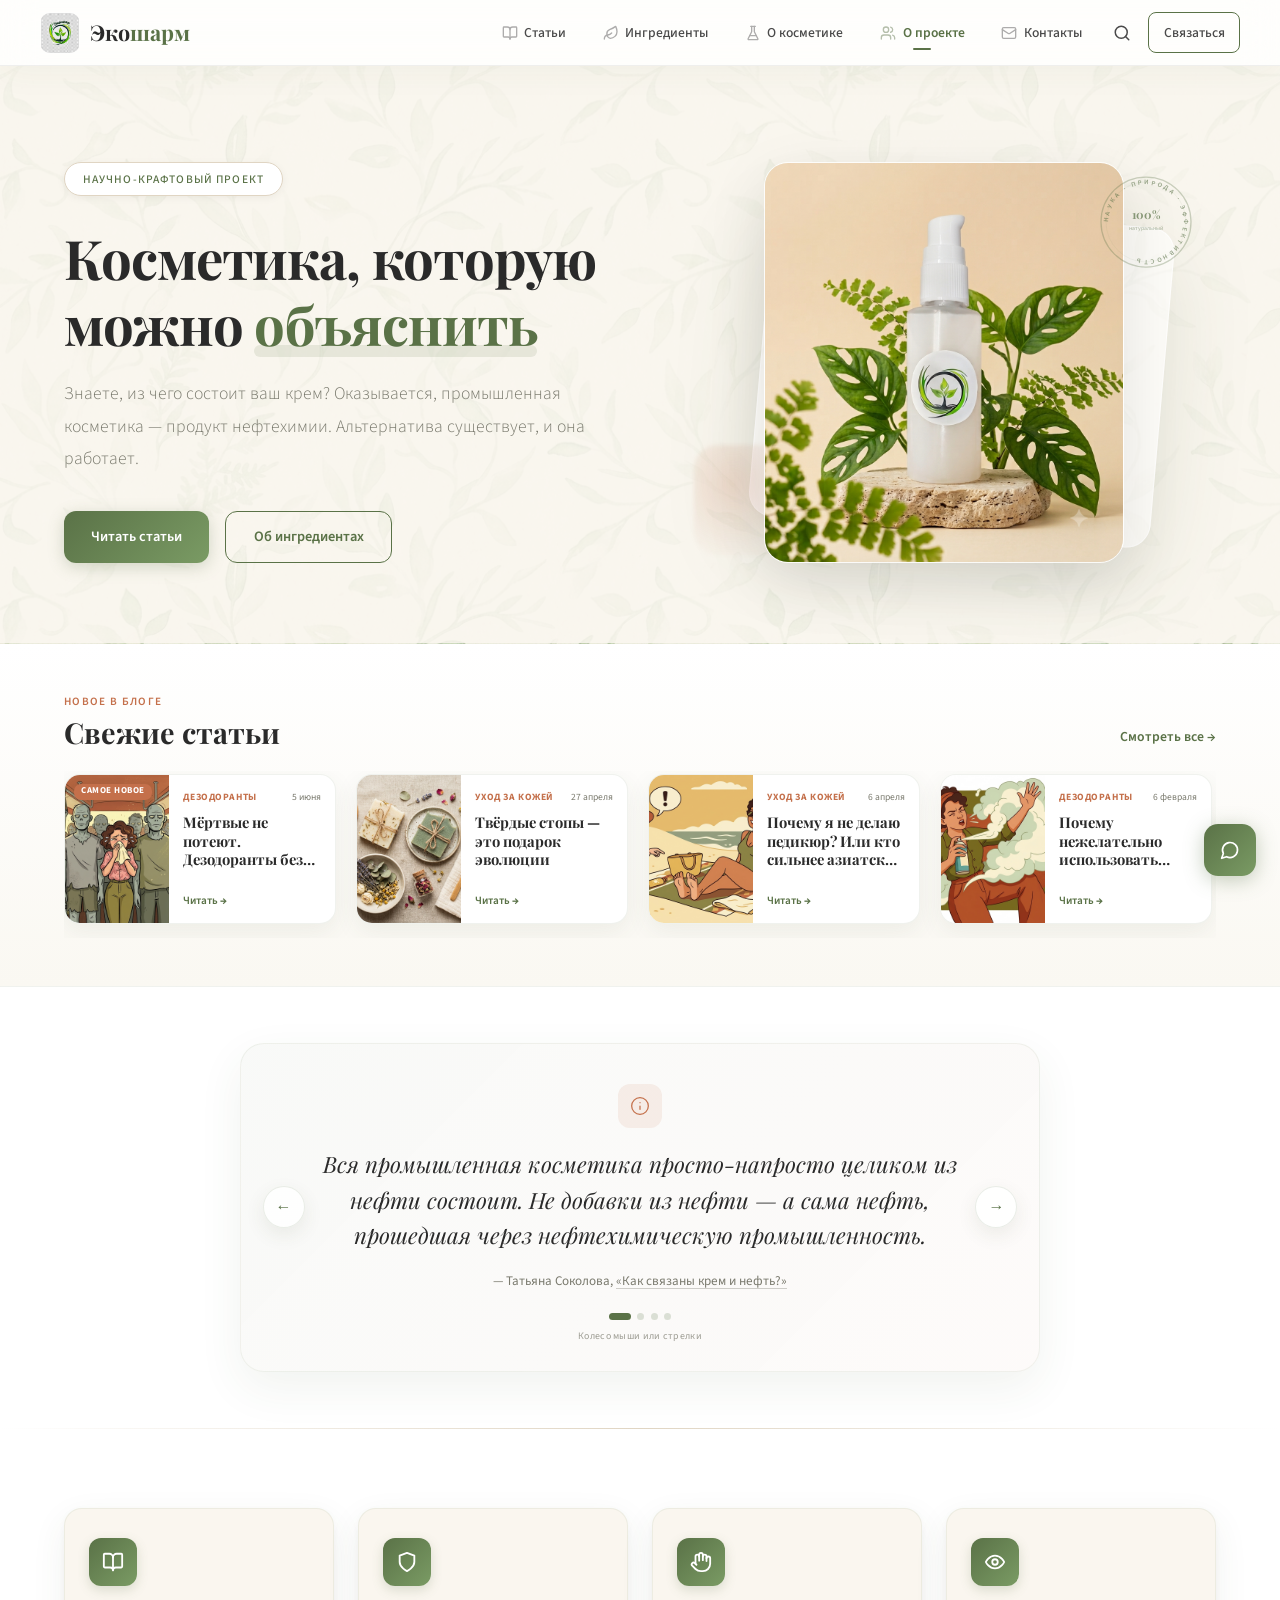
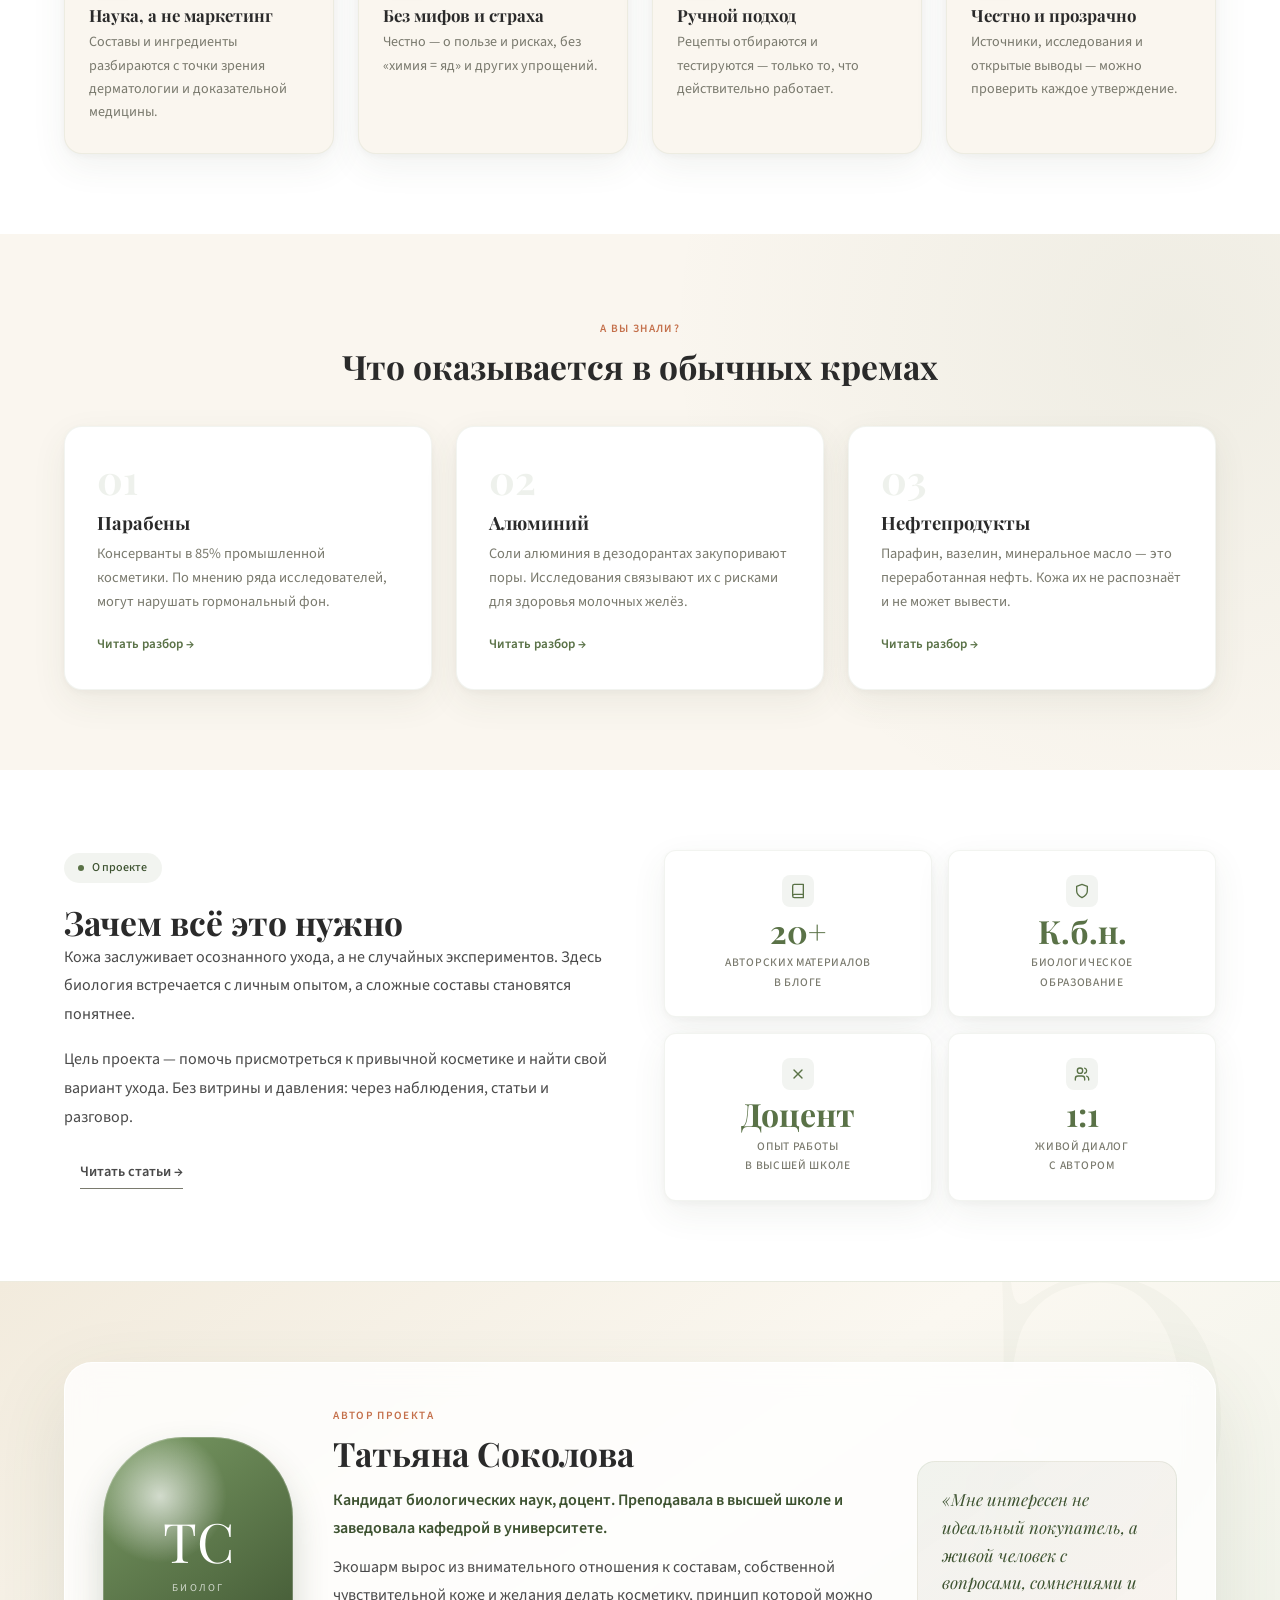
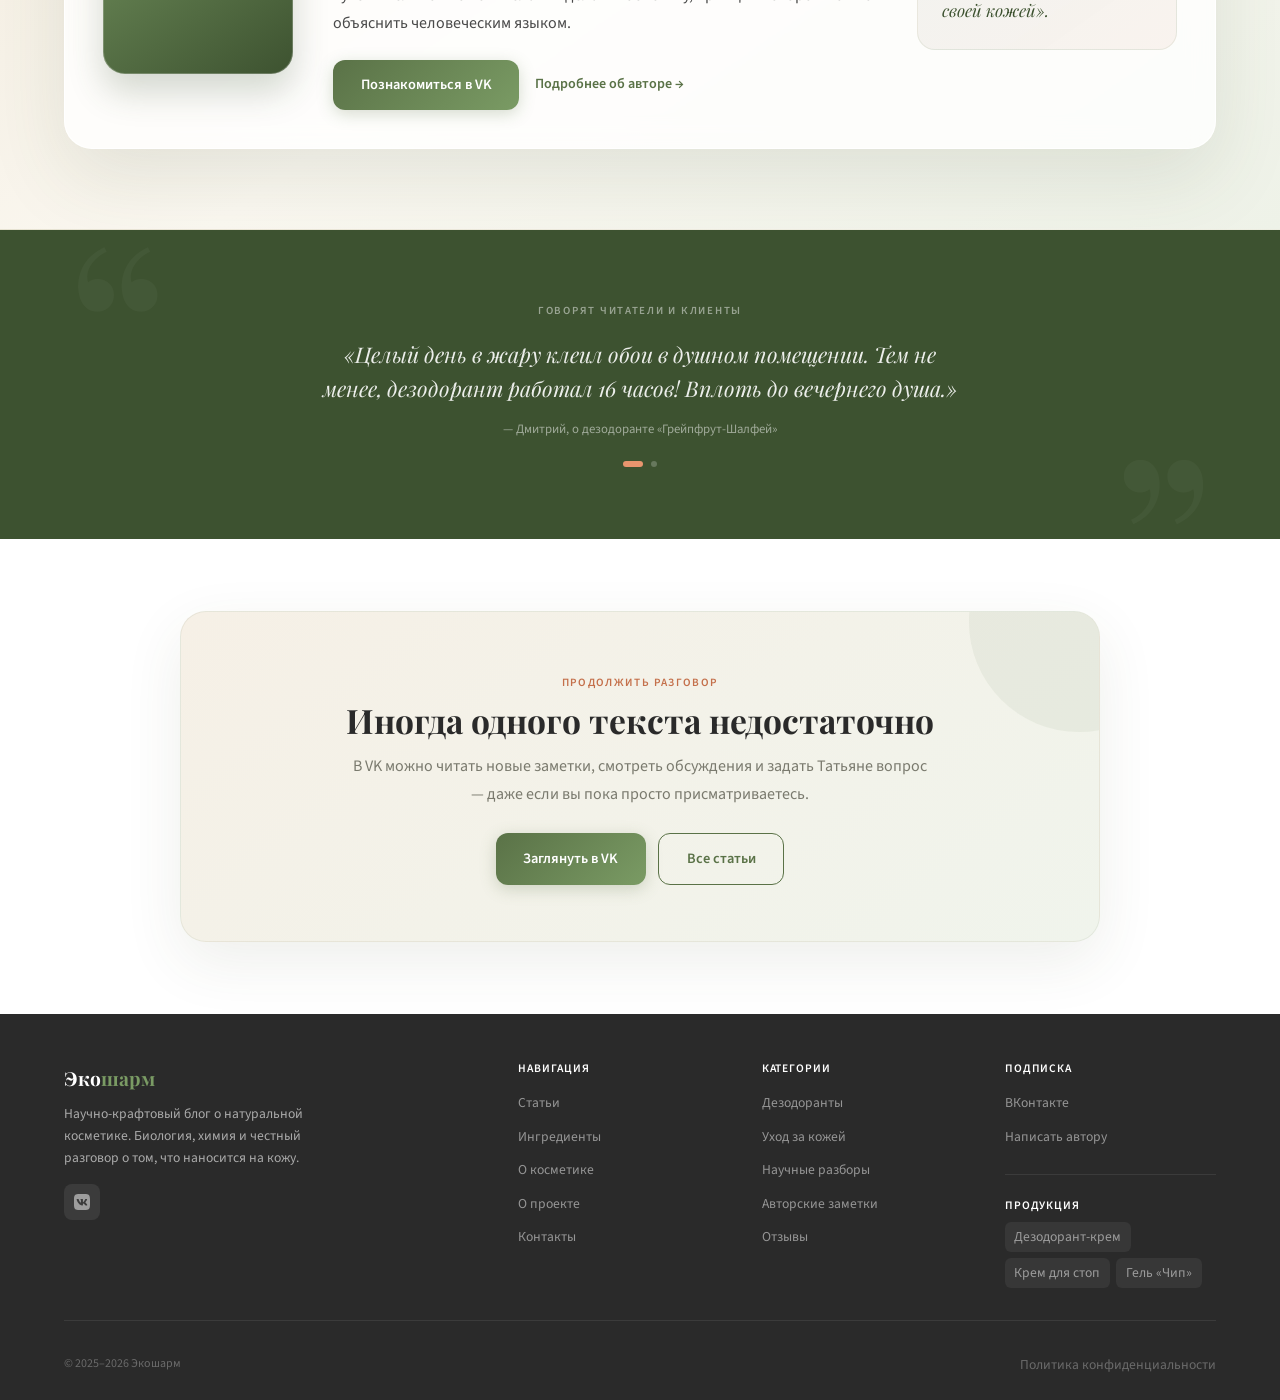
==== index.html @ a515c119 "Prepare Ecosharm site for GitHub Pages" ====
<!DOCTYPE html>
<html lang="ru">
<head>
  <meta charset="UTF-8">
  <meta name="viewport" content="width=device-width, initial-scale=1.0">
  <title>Экошарм — натуральная косметика, основанная на биологии</title>
  <meta name="description" content="Научно-крафтовый блог о натуральной косметике. Биология, химия и честный разговор о том, что мы наносим на кожу.">
  <link rel="preconnect" href="https://fonts.googleapis.com">
  <link rel="preconnect" href="https://fonts.gstatic.com" crossorigin>
  <link href="https://fonts.googleapis.com/css2?family=Playfair+Display:ital,wght@0,400;0,600;0,700;1,400&family=Source+Sans+3:wght@300;400;500;600;700&display=swap" rel="stylesheet">
  <link rel="stylesheet" href="css/style.css">
</head>
<body>

<!-- HEADER -->
<header class="header" id="header">
  <div class="container header__inner">
    <a href="index.html" class="logo">
      <img src="logo.png" alt="Экошарм" class="logo__img">
      <div class="logo__text">Эко<span>шарм</span></div>
    </a>
    <nav>
      <ul class="nav" id="navLinks">
        <li>
          <a href="blog.html">
            <svg width="15" height="15" viewBox="0 0 24 24" fill="none" stroke="currentColor" stroke-width="2" stroke-linecap="round" stroke-linejoin="round"><path d="M12 7v14"/><path d="M3 18a1 1 0 0 1-1-1V4a1 1 0 0 1 1-1h5a4 4 0 0 1 4 4 4 4 0 0 1 4-4h5a1 1 0 0 1 1 1v13a1 1 0 0 1-1 1h-6a3 3 0 0 0-3 3 3 3 0 0 0-3-3z"/></svg>
            Статьи
          </a>
        </li>
        <li>
          <a href="blog.html">
            <svg width="15" height="15" viewBox="0 0 24 24" fill="none" stroke="currentColor" stroke-width="2" stroke-linecap="round" stroke-linejoin="round"><path d="M11 20A7 7 0 0 1 9.8 6.9C15.5 4.9 17 3.5 19 2c1 2 2 4.5 2 8 0 5.5-4.78 10-10 10Z"/><path d="M2 21c0-3 1.85-5.36 5.08-6C9.5 14.52 12 13 13 12"/></svg>
            Ингредиенты
          </a>
        </li>
        <li>
          <a href="blog.html">
            <svg width="15" height="15" viewBox="0 0 24 24" fill="none" stroke="currentColor" stroke-width="2" stroke-linecap="round" stroke-linejoin="round"><path d="M10 2v7.527a2 2 0 0 1-.211.896L4.72 20.55a1 1 0 0 0 .9 1.45h12.76a1 1 0 0 0 .9-1.45l-5.069-10.127A2 2 0 0 1 14 9.527V2"/><path d="M8.5 2h7"/><path d="M7 16h10"/></svg>
            О косметике
          </a>
        </li>
        <li>
          <a href="index.html" class="active">
            <svg width="15" height="15" viewBox="0 0 24 24" fill="none" stroke="currentColor" stroke-width="2" stroke-linecap="round" stroke-linejoin="round"><path d="M16 21v-2a4 4 0 0 0-4-4H6a4 4 0 0 0-4 4v2"/><circle cx="9" cy="7" r="4"/><path d="M22 21v-2a4 4 0 0 0-3-3.87"/><path d="M16 3.13a4 4 0 0 1 0 7.75"/></svg>
            О проекте
          </a>
        </li>
        <li>
          <a href="contact.html">
            <svg width="15" height="15" viewBox="0 0 24 24" fill="none" stroke="currentColor" stroke-width="2" stroke-linecap="round" stroke-linejoin="round"><rect width="20" height="16" x="2" y="4" rx="2"/><path d="m22 7-8.97 5.7a1.94 1.94 0 0 1-2.06 0L2 7"/></svg>
            Контакты
          </a>
        </li>
        <li>
          <button class="nav__search" id="searchBtn" aria-label="Поиск">
            <svg viewBox="0 0 24 24" fill="none" stroke="currentColor" stroke-width="2" stroke-linecap="round" stroke-linejoin="round"><circle cx="11" cy="11" r="8"/><path d="m21 21-4.3-4.3"/></svg>
          </button>
        </li>
        <li>
          <a href="contact.html" class="nav__subscribe">Связаться</a>
        </li>
      </ul>
    </nav>
    <button class="burger" id="burger" aria-label="Меню"><span></span><span></span><span></span></button>
  </div>
</header>

<!-- SEARCH OVERLAY -->
<div class="search-overlay" id="searchOverlay">
  <div class="search-box">
    <div class="search-input-wrap">
      <svg viewBox="0 0 24 24" fill="none" stroke="currentColor" stroke-width="2" stroke-linecap="round" stroke-linejoin="round"><circle cx="11" cy="11" r="8"/><path d="m21 21-4.3-4.3"/></svg>
      <input type="text" class="search-input" id="searchInput" placeholder="Поиск по статьям...">
      <button class="search-close" id="searchClose">
        <svg viewBox="0 0 24 24" fill="none" stroke="currentColor" stroke-width="2" stroke-linecap="round" stroke-linejoin="round"><path d="M18 6 6 18"/><path d="m6 6 12 12"/></svg>
      </button>
    </div>
    <div class="search-results" id="searchResults"></div>
  </div>
</div>

<!-- HERO -->
<section class="hero">
  <div class="container">
    <div class="hero__grid">
      <div class="hero__content reveal">
        <div class="hero__badge">Научно-крафтовый проект</div>
        <h1>Косметика, которую можно <em>объяснить</em></h1>
        <p class="hero__sub">Знаете, из чего состоит ваш крем? Оказывается, промышленная косметика — продукт нефтехимии. Альтернатива существует, и она работает.</p>
        <div class="hero__actions">
          <a href="blog.html" class="btn btn--primary">Читать статьи</a>
          <a href="blog.html" class="btn btn--outline">Об ингредиентах</a>
        </div>
      </div>
      <div class="hero__visual reveal">
        <div class="hero__visual-bg"></div>
        <img src="Фото к статьям/product_hero.png" alt="Натуральная косметика Экошарм" class="hero__product-img" loading="lazy">
        <div class="hero__stamp">
          <svg viewBox="0 0 120 120">
            <defs>
              <path id="circlePath" d="M60 60 m-45 0 a45 45 0 1 1 90 0 a45 45 0 1 1 -90 0"/>
            </defs>
            <circle cx="60" cy="60" r="54" fill="none" stroke="rgba(90,114,71,0.3)" stroke-width="1.5"/>
            <circle cx="60" cy="60" r="48" fill="none" stroke="rgba(90,114,71,0.15)" stroke-width="0.5"/>
            <text fill="rgba(90,114,71,0.6)" font-size="8" font-family="Source Sans 3, sans-serif" font-weight="600" letter-spacing="3">
              <textPath href="#circlePath">НАУКА · ПРИРОДА · ЭФФЕКТИВНОСТЬ</textPath>
            </text>
            <text x="60" y="56" text-anchor="middle" fill="rgba(90,114,71,0.7)" font-family="Playfair Display, serif" font-size="14" font-weight="700">100%</text>
            <text x="60" y="70" text-anchor="middle" fill="rgba(90,114,71,0.5)" font-size="7" font-family="Source Sans 3, sans-serif">натуральный</text>
          </svg>
        </div>
      </div>
    </div>
  </div>
</section>

<!-- LATEST ARTICLES — compact high-priority preview -->
<section class="latest-strip" id="latestArticles" aria-labelledby="latestTitle">
  <div class="container">
    <div class="latest-strip__head">
      <div>
        <span class="section-label">Новое в блоге</span>
        <h2 id="latestTitle">Свежие статьи</h2>
      </div>
      <a href="blog.html" class="latest-strip__all">Смотреть все <span>&rarr;</span></a>
    </div>
    <div class="latest-strip__viewport">
      <div class="latest-strip__track" id="blogPreview"></div>
    </div>
    <div class="latest-strip__mobile-hint">Листайте карточки в сторону</div>
  </div>
</section>

<!-- HOOK — shocking fact -->
<section class="hook section--white">
  <div class="container">
    <div class="hook__inner reveal" id="insightCarousel" tabindex="0" aria-roledescription="карусель" aria-label="Цитаты из статей Татьяны Соколовой">
      <button class="hook__nav hook__nav--prev" id="insightPrev" type="button" aria-label="Предыдущая цитата">&larr;</button>
      <button class="hook__nav hook__nav--next" id="insightNext" type="button" aria-label="Следующая цитата">&rarr;</button>
      <div class="hook__icon">
        <svg viewBox="0 0 24 24" fill="none" stroke="currentColor" stroke-width="1.5" stroke-linecap="round" stroke-linejoin="round"><circle cx="12" cy="12" r="10"/><path d="M12 16v-4"/><path d="M12 8h.01"/></svg>
      </div>
      <div class="hook__slide" id="insightSlide">
        <blockquote class="hook__text" id="insightText">Вся промышленная косметика просто-напросто целиком из нефти состоит. Не добавки из нефти — а сама нефть, прошедшая через нефтехимическую промышленность.</blockquote>
        <div class="hook__source">— Татьяна Соколова, <a id="insightSource" href="article.html?id=cream-and-oil">«Как связаны крем и нефть?»</a></div>
      </div>
      <div class="hook__footer">
        <div class="hook__dots" id="insightDots" aria-label="Выбор цитаты"></div>
        <span class="hook__hint">Колесо мыши или стрелки</span>
      </div>
    </div>
  </div>
</section>

<!-- FEATURES -->
<section class="features">
  <div class="container">
    <div class="features__grid">
      <a href="blog.html" class="feature reveal">
        <div class="feature__icon">
          <svg viewBox="0 0 24 24" fill="none" stroke="currentColor" stroke-width="2" stroke-linecap="round" stroke-linejoin="round"><path d="M12 7v14"/><path d="M3 18a1 1 0 0 1-1-1V4a1 1 0 0 1 1-1h5a4 4 0 0 1 4 4 4 4 0 0 1 4-4h5a1 1 0 0 1 1 1v13a1 1 0 0 1-1 1h-6a3 3 0 0 0-3 3 3 3 0 0 0-3-3z"/></svg>
        </div>
        <h3>Наука, а не маркетинг</h3>
        <p>Составы и ингредиенты разбираются с точки зрения дерматологии и доказательной медицины.</p>
      </a>
      <a href="blog.html" class="feature reveal">
        <div class="feature__icon">
          <svg viewBox="0 0 24 24" fill="none" stroke="currentColor" stroke-width="2" stroke-linecap="round" stroke-linejoin="round"><path d="M12 22s8-4 8-10V5l-8-3-8 3v7c0 6 8 10 8 10"/></svg>
        </div>
        <h3>Без мифов и страха</h3>
        <p>Честно — о пользе и рисках, без «химия = яд» и других упрощений.</p>
      </a>
      <a href="blog.html" class="feature reveal">
        <div class="feature__icon">
          <svg viewBox="0 0 24 24" fill="none" stroke="currentColor" stroke-width="2" stroke-linecap="round" stroke-linejoin="round"><path d="M18 11V6a2 2 0 0 0-2-2a2 2 0 0 0-2 2"/><path d="M14 10V4a2 2 0 0 0-2-2a2 2 0 0 0-2 2v2"/><path d="M10 10.5V6a2 2 0 0 0-2-2a2 2 0 0 0-2 2v8"/><path d="M18 8a2 2 0 1 1 4 0v6a8 8 0 0 1-8 8h-2c-2.8 0-4.5-.86-5.99-2.34l-3.6-3.6a2 2 0 0 1 2.83-2.82L7 15"/></svg>
        </div>
        <h3>Ручной подход</h3>
        <p>Рецепты отбираются и тестируются — только то, что действительно работает.</p>
      </a>
      <a href="blog.html" class="feature reveal">
        <div class="feature__icon">
          <svg viewBox="0 0 24 24" fill="none" stroke="currentColor" stroke-width="2" stroke-linecap="round" stroke-linejoin="round"><path d="M2 12s3-7 10-7 10 7 10 7-3 7-10 7-10-7-10-7Z"/><circle cx="12" cy="12" r="3"/></svg>
        </div>
        <h3>Честно и прозрачно</h3>
        <p>Источники, исследования и открытые выводы — можно проверить каждое утверждение.</p>
      </a>
    </div>
  </div>
</section>

<!-- PROBLEMS — what you might be putting on your skin -->
<section class="problems section">
  <div class="container">
    <div class="section-header reveal">
      <span class="section-label">А вы знали?</span>
      <h2>Что оказывается в обычных кремах</h2>
    </div>
    <div class="problems__grid">
      <div class="problem-card reveal">
        <div class="problem-card__num">01</div>
        <h3>Парабены</h3>
        <p>Консерванты в 85% промышленной косметики. По мнению ряда исследователей, могут нарушать гормональный фон.</p>
        <a href="article.html?id=cream-and-oil" class="problem-card__link">Читать разбор &rarr;</a>
      </div>
      <div class="problem-card reveal">
        <div class="problem-card__num">02</div>
        <h3>Алюминий</h3>
        <p>Соли алюминия в дезодорантах закупоривают поры. Исследования связывают их с рисками для здоровья молочных желёз.</p>
        <a href="article.html?id=three-oncologists" class="problem-card__link">Читать разбор &rarr;</a>
      </div>
      <div class="problem-card reveal">
        <div class="problem-card__num">03</div>
        <h3>Нефтепродукты</h3>
        <p>Парафин, вазелин, минеральное масло — это переработанная нефть. Кожа их не распознаёт и не может вывести.</p>
        <a href="article.html?id=what-to-replace-first" class="problem-card__link">Читать разбор &rarr;</a>
      </div>
    </div>
  </div>
</section>

<!-- ABOUT -->
<section class="about section--white">
  <div class="container">
    <div class="about__grid">
      <div class="about__text reveal">
        <div class="about__label">О проекте</div>
        <h2>Зачем всё это нужно</h2>
        <p>Кожа заслуживает осознанного ухода, а не случайных экспериментов. Здесь биология встречается с личным опытом, а сложные составы становятся понятнее.</p>
        <p>Цель проекта — помочь присмотреться к привычной косметике и найти свой вариант ухода. Без витрины и давления: через наблюдения, статьи и разговор.</p>
        <a href="blog.html" class="btn btn--ghost">Читать статьи &rarr;</a>
      </div>
      <div class="reveal">
        <div class="stats">
          <div class="stat">
            <div class="stat__icon">
              <svg viewBox="0 0 24 24" fill="none" stroke="currentColor" stroke-width="2" stroke-linecap="round" stroke-linejoin="round"><path d="M4 19.5v-15A2.5 2.5 0 0 1 6.5 2H20v20H6.5a2.5 2.5 0 0 1 0-5H20"/></svg>
            </div>
            <div class="stat__num">20+</div>
            <div class="stat__label">авторских материалов<br>в блоге</div>
          </div>
          <div class="stat">
            <div class="stat__icon">
              <svg viewBox="0 0 24 24" fill="none" stroke="currentColor" stroke-width="2" stroke-linecap="round" stroke-linejoin="round"><path d="M12 22s8-4 8-10V5l-8-3-8 3v7c0 6 8 10 8 10"/></svg>
            </div>
            <div class="stat__num">К.б.н.</div>
            <div class="stat__label">биологическое<br>образование</div>
          </div>
          <div class="stat">
            <div class="stat__icon">
              <svg viewBox="0 0 24 24" fill="none" stroke="currentColor" stroke-width="2" stroke-linecap="round" stroke-linejoin="round"><line x1="18" x2="6" y1="6" y2="18"/><line x1="6" x2="18" y1="6" y2="18"/></svg>
            </div>
            <div class="stat__num">Доцент</div>
            <div class="stat__label">опыт работы<br>в высшей школе</div>
          </div>
          <div class="stat">
            <div class="stat__icon">
              <svg viewBox="0 0 24 24" fill="none" stroke="currentColor" stroke-width="2" stroke-linecap="round" stroke-linejoin="round"><path d="M16 21v-2a4 4 0 0 0-4-4H6a4 4 0 0 0-4 4v2"/><circle cx="9" cy="7" r="4"/><path d="M22 21v-2a4 4 0 0 0-3-3.87"/><path d="M16 3.13a4 4 0 0 1 0 7.75"/></svg>
            </div>
            <div class="stat__num">1:1</div>
            <div class="stat__label">живой диалог<br>с автором</div>
          </div>
        </div>
      </div>
    </div>
  </div>
</section>

<!-- AUTHOR -->
<section class="author-section">
  <div class="container">
    <div class="author-card reveal">
      <div class="author-card__portrait" aria-hidden="true">
        <span>ТС</span>
        <small>биолог</small>
      </div>
      <div class="author-card__content">
        <span class="section-label">Автор проекта</span>
        <h2>Татьяна Соколова</h2>
        <p class="author-card__lead">Кандидат биологических наук, доцент. Преподавала в высшей школе и заведовала кафедрой в университете.</p>
        <p>Экошарм вырос из внимательного отношения к составам, собственной чувствительной коже и желания делать косметику, принцип которой можно объяснить человеческим языком.</p>
        <div class="author-card__actions">
          <a href="https://vk.com/pautinkainfo" target="_blank" rel="noopener noreferrer" class="btn btn--primary">Познакомиться в VK</a>
          <a href="contact.html" class="author-card__link">Подробнее об авторе <span>&rarr;</span></a>
        </div>
      </div>
      <div class="author-card__note">«Мне интересен не идеальный покупатель, а живой человек с вопросами, сомнениями и своей кожей».</div>
    </div>
  </div>
</section>

<!-- TESTIMONIAL -->
<section class="testimonial reveal" aria-live="polite">
  <div class="container">
    <div class="testimonial__eyebrow">Говорят читатели и клиенты</div>
    <blockquote id="rotatingQuote">«Целый день в жару клеил обои в душном помещении. Тем не менее, дезодорант работал 16 часов! Вплоть до вечернего душа.»</blockquote>
    <cite id="rotatingQuoteAuthor">— Дмитрий, о дезодоранте «Грейпфрут-Шалфей»</cite>
    <div class="testimonial__dots" id="quoteDots" aria-hidden="true"></div>
  </div>
</section>

<!-- CTA -->
<section class="soft-cta">
  <div class="container" style="text-align:center;">
    <div class="soft-cta__panel reveal">
      <span class="section-label">Продолжить разговор</span>
      <h2>Иногда одного текста недостаточно</h2>
      <p>В VK можно читать новые заметки, смотреть обсуждения и задать Татьяне вопрос — даже если вы пока просто присматриваетесь.</p>
      <div style="display:flex;gap:0.8rem;justify-content:center;flex-wrap:wrap;">
        <a href="https://vk.com/pautinkainfo" target="_blank" rel="noopener noreferrer" class="btn btn--primary">Заглянуть в VK</a>
        <a href="blog.html" class="btn btn--outline">Все статьи</a>
      </div>
    </div>
  </div>
</section>

<!-- FOOTER -->
<footer class="footer">
  <div class="container">
    <div class="footer__grid">
      <div class="footer__brand">
        <div class="logo__text" style="color:white;font-size:1.2rem;">Эко<span style="color:var(--olive-light);">шарм</span></div>
        <p>Научно-крафтовый блог о натуральной косметике. Биология, химия и честный разговор о том, что наносится на кожу.</p>
        <div class="footer__social">
          <a href="https://vk.com/pautinkainfo" target="_blank" rel="noopener noreferrer" aria-label="VK Татьяны Соколовой">
            <svg viewBox="0 0 24 24" fill="currentColor"><path d="M15.684 0H8.316C1.592 0 0 1.592 0 8.316v7.368C0 22.408 1.592 24 8.316 24h7.368C22.408 24 24 22.408 24 15.684V8.316C24 1.592 22.391 0 15.684 0zm3.692 17.123h-1.744c-.66 0-.864-.525-2.05-1.727-1.033-1-1.49-1.135-1.744-1.135-.356 0-.458.102-.458.593v1.575c0 .424-.135.678-1.253.678-1.846 0-3.896-1.118-5.339-3.202C4.624 10.857 4.03 8.57 4.03 8.096c0-.254.102-.491.593-.491h1.744c.44 0 .61.203.78.677.864 2.49 2.303 4.675 2.896 4.675.22 0 .322-.102.322-.66V9.721c-.068-1.186-.695-1.287-.695-1.71 0-.203.17-.407.44-.407h2.744c.373 0 .508.203.508.643v3.473c0 .372.17.508.271.508.22 0 .407-.136.813-.542 1.253-1.406 2.151-3.574 2.151-3.574.119-.254.322-.491.763-.491h1.744c.525 0 .644.27.525.643-.22 1.017-2.354 4.031-2.354 4.031-.186.305-.254.44 0 .78.186.254.796.78 1.203 1.253.745.847 1.32 1.558 1.473 2.05.17.49-.085.744-.576.744z"/></svg>
          </a>
        </div>
      </div>
      <div>
        <h4>Навигация</h4>
        <ul>
          <li><a href="blog.html">Статьи</a></li>
          <li><a href="blog.html">Ингредиенты</a></li>
          <li><a href="blog.html">О косметике</a></li>
          <li><a href="index.html">О проекте</a></li>
          <li><a href="contact.html">Контакты</a></li>
        </ul>
      </div>
      <div>
        <h4>Категории</h4>
        <ul>
          <li><a href="blog.html">Дезодоранты</a></li>
          <li><a href="blog.html">Уход за кожей</a></li>
          <li><a href="blog.html">Научные разборы</a></li>
          <li><a href="blog.html">Авторские заметки</a></li>
          <li><a href="blog.html">Отзывы</a></li>
        </ul>
      </div>
      <div>
        <h4>Подписка</h4>
        <ul>
          <li><a href="https://vk.com/pautinkainfo" target="_blank" rel="noopener noreferrer">ВКонтакте</a></li>
          <li><a href="contact.html">Написать автору</a></li>
        </ul>
        <div class="footer__products">
          <h4>Продукция</h4>
          <div class="footer__product-list">
            <a href="article.html?id=cream-vs-stick" class="footer__product-tag">Дезодорант-крем</a>
            <a href="article.html?id=solid-feet" class="footer__product-tag">Крем для стоп</a>
            <a href="article.html?id=chip-part1" class="footer__product-tag">Гель «Чип»</a>
          </div>
        </div>
      </div>
    </div>
    <div class="footer__bottom">
      <span>&copy; 2025–2026 Экошарм</span>
      <a href="#">Политика конфиденциальности</a>
    </div>
  </div>
</footer>

<!-- FLOATING CONTACT -->
<div class="float-contact">
  <span class="float-tooltip">Спросить Татьяну в VK</span>
  <a href="https://vk.com/pautinkainfo" target="_blank" rel="noopener noreferrer" class="float-btn" aria-label="Написать Татьяне в VK">
    <svg width="20" height="20" viewBox="0 0 24 24" fill="none" stroke="currentColor" stroke-width="2" stroke-linecap="round" stroke-linejoin="round"><path d="M7.9 20A9 9 0 1 0 4 16.1L2 22Z"/></svg>
  </a>
</div>

<!-- BACK TO TOP -->
<button class="to-top" id="toTop" aria-label="Наверх">&uarr;</button>

<script src="js/data.js"></script>
<script src="js/main.js"></script>
<script>
  // Compact latest-articles strip
  const preview = document.getElementById('blogPreview');
  if (preview && window.ARTICLES) {
    preview.innerHTML = window.ARTICLES.filter(a => a.type === 'article').slice(0, 4).map((a, index) => `
      <a href="article.html?id=${a.id}" class="latest-card">
        <div class="latest-card__image">
          ${a.image ? `<img src="${a.image}" alt="" loading="lazy">` : '<span>Э</span>'}
          ${index === 0 ? '<span class="latest-card__badge">Самое новое</span>' : ''}
        </div>
        <div class="latest-card__body">
          <div class="latest-card__meta"><span>${a.category}</span><time>${a.date}</time></div>
          <h3>${a.title}</h3>
          <span class="latest-card__read">Читать <b>&rarr;</b></span>
        </div>
      </a>`).join('');
  }
</script>
</body>
</html>
---- css/style.css ----
/* ==========================================
   ЭКОШАРМ — v3 Modern Redesign
   ========================================== */

/* ===== VARIABLES ===== */
:root {
  --olive: #5A7247;
  --olive-dark: #3D5230;
  --olive-light: #7A9B64;
  --olive-muted: rgba(90,114,71,0.08);
  --terracotta: #C4704B;
  --terracotta-light: #E8956E;
  --cream: #FAF6EF;
  --cream-dark: #F0E8DA;
  --sand: #E0D5C3;
  --charcoal: #2A2A2A;
  --graphite: #4A4A4A;
  --stone: #7A7A6E;
  --white: #FFFFFF;

  --font-display: 'Playfair Display', Georgia, serif;
  --font-body: 'Source Sans 3', 'Segoe UI', sans-serif;

  --max-w: 1200px;
  --content-w: 720px;
  --radius: 12px;
  --radius-lg: 18px;
  --radius-xl: 24px;

  --shadow-sm: 0 2px 8px rgba(0,0,0,0.05);
  --shadow-md: 0 8px 30px rgba(0,0,0,0.08);
  --shadow-lg: 0 20px 60px rgba(0,0,0,0.1);
  --shadow-card: 0 4px 20px rgba(90,114,71,0.08);
  --shadow-card-hover: 0 12px 40px rgba(90,114,71,0.14);

  --glass-bg: rgba(255,255,255,0.82);
  --glass-border: rgba(255,255,255,0.4);
  --transition: 0.3s cubic-bezier(0.4, 0, 0.2, 1);
}

/* ===== RESET ===== */
*, *::before, *::after { margin: 0; padding: 0; box-sizing: border-box; }
html { scroll-behavior: smooth; }
body {
  font-family: var(--font-body);
  line-height: 1.7;
  color: var(--charcoal);
  background: var(--cream);
  -webkit-font-smoothing: antialiased;
  overflow-x: hidden;
}
img { max-width: 100%; height: auto; display: block; }
a { color: var(--olive); text-decoration: none; transition: color var(--transition); }
a:hover { color: var(--terracotta); }
ul { list-style: none; }

h1, h2, h3, h4 { font-family: var(--font-display); font-weight: 700; line-height: 1.2; }
h1 { font-size: clamp(2.2rem, 5vw, 3.4rem); letter-spacing: -0.02em; }
h2 { font-size: clamp(1.5rem, 3vw, 2.1rem); }
h3 { font-size: clamp(1.1rem, 2vw, 1.35rem); }

.container { max-width: var(--max-w); margin: 0 auto; padding: 0 1.5rem; }
.container--narrow { max-width: var(--content-w); }

/* ===== HEADER ===== */
.header {
  position: sticky; top: 0; z-index: 100;
  background: var(--glass-bg);
  backdrop-filter: blur(16px);
  -webkit-backdrop-filter: blur(16px);
  border-bottom: 1px solid rgba(0,0,0,0.06);
  transition: background var(--transition), box-shadow var(--transition);
}
.header.scrolled {
  background: rgba(250,246,239,0.97);
  box-shadow: 0 2px 20px rgba(0,0,0,0.06);
}
.header__inner {
  display: flex; align-items: center; justify-content: space-between;
  padding: 0.75rem 0;
}

/* Logo */
.logo { display: flex; align-items: center; gap: 0.6rem; text-decoration: none; }
.logo__img {
  width: 40px; height: 40px;
  border-radius: 10px;
  object-fit: contain;
  transition: transform var(--transition);
}
.logo:hover .logo__img { transform: rotate(-5deg) scale(1.05); }
.logo__icon {
  width: 36px; height: 36px;
  background: var(--olive);
  border-radius: 10px;
  display: flex; align-items: center; justify-content: center;
  color: white; font-size: 1rem;
  box-shadow: 0 2px 8px rgba(90,114,71,0.3);
  transition: transform var(--transition);
}
.logo:hover .logo__icon { transform: rotate(-5deg) scale(1.05); }
.logo__text {
  font-family: var(--font-display); font-size: 1.35rem; font-weight: 700;
  color: var(--charcoal);
}
.logo__text span { color: var(--olive); }

/* Navigation */
.nav { display: flex; align-items: center; gap: 0.5rem; list-style: none; }
.nav li { position: relative; }
.nav a {
  display: inline-flex; align-items: center; gap: 0.4rem;
  padding: 0.5rem 0.9rem;
  font-size: 0.85rem; font-weight: 500; color: var(--graphite);
  border-radius: 8px; transition: all var(--transition);
}
.nav a svg { width: 16px; height: 16px; opacity: 0.45; transition: opacity var(--transition); }
.nav a:hover { color: var(--olive); background: var(--olive-muted); }
.nav a:hover svg { opacity: 0.8; }
.nav a.active { color: var(--olive); font-weight: 600; }
.nav a.active::after {
  content: ''; position: absolute; bottom: 2px; left: 50%; transform: translateX(-50%);
  width: 18px; height: 2px; background: var(--olive); border-radius: 1px;
}

/* Search icon */
.nav__search {
  width: 36px; height: 36px;
  display: flex; align-items: center; justify-content: center;
  border: none; background: transparent; cursor: pointer;
  border-radius: 8px; transition: all var(--transition);
  color: var(--graphite);
}
.nav__search:hover { background: var(--olive-muted); color: var(--olive); }
.nav__search svg { width: 18px; height: 18px; }

/* Subscribe button */
.nav__subscribe {
  display: inline-flex; align-items: center; gap: 0.3rem;
  padding: 0.5rem 1.1rem;
  background: transparent; color: var(--olive);
  border: 1.5px solid var(--olive);
  border-radius: var(--radius); font-size: 0.8rem; font-weight: 600;
  cursor: pointer; transition: all var(--transition);
  text-decoration: none;
}
.nav__subscribe:hover {
  background: var(--olive); color: white;
  box-shadow: 0 4px 16px rgba(90,114,71,0.3);
  transform: translateY(-1px);
}

/* Burger */
.burger {
  display: none; background: none; border: none; cursor: pointer;
  padding: 0.5rem; border-radius: 8px;
  transition: background var(--transition);
}
.burger:hover { background: var(--olive-muted); }
.burger span {
  display: block; width: 20px; height: 2px; background: var(--charcoal);
  margin: 5px 0; transition: all 0.3s; border-radius: 1px;
}

/* ===== SEARCH OVERLAY ===== */
.search-overlay {
  position: fixed; inset: 0; z-index: 200;
  background: rgba(42,42,42,0.6);
  backdrop-filter: blur(8px);
  -webkit-backdrop-filter: blur(8px);
  display: flex; align-items: flex-start; justify-content: center;
  padding-top: 12vh;
  opacity: 0; pointer-events: none;
  transition: opacity 0.3s;
}
.search-overlay.open { opacity: 1; pointer-events: all; }
.search-box {
  background: white; border-radius: var(--radius-xl);
  width: 90%; max-width: 600px;
  box-shadow: var(--shadow-lg);
  overflow: hidden;
  transform: translateY(-20px);
  transition: transform 0.3s;
}
.search-overlay.open .search-box { transform: translateY(0); }
.search-input-wrap {
  display: flex; align-items: center; gap: 0.8rem;
  padding: 1.2rem 1.5rem;
  border-bottom: 1px solid rgba(0,0,0,0.06);
}
.search-input-wrap svg { width: 20px; height: 20px; color: var(--stone); flex-shrink: 0; }
.search-input {
  flex: 1; border: none; outline: none;
  font-family: var(--font-body); font-size: 1rem;
  color: var(--charcoal); background: transparent;
}
.search-input::placeholder { color: var(--stone); }
.search-close {
  background: none; border: none; cursor: pointer;
  color: var(--stone); padding: 0.3rem; border-radius: 6px;
  transition: all var(--transition);
}
.search-close:hover { background: var(--cream); color: var(--charcoal); }
.search-close svg { width: 18px; height: 18px; }
.search-results { max-height: 50vh; overflow-y: auto; padding: 0.5rem; }
.search-result {
  display: flex; gap: 1rem; padding: 0.8rem; border-radius: var(--radius);
  text-decoration: none; color: inherit; transition: background var(--transition);
}
.search-result:hover { background: var(--cream); }
.search-result__img {
  width: 60px; height: 60px; border-radius: 8px; object-fit: cover;
  background: var(--cream-dark); flex-shrink: 0;
}
.search-result__info { flex: 1; min-width: 0; }
.search-result__cat {
  font-size: 0.65rem; font-weight: 600; text-transform: uppercase;
  letter-spacing: 0.08em; color: var(--terracotta); margin-bottom: 0.15rem;
}
.search-result__title {
  font-family: var(--font-display); font-size: 0.95rem;
  line-height: 1.3; color: var(--charcoal);
}
.search-empty {
  text-align: center; padding: 2rem 1rem; color: var(--stone);
  font-size: 0.9rem;
}

/* ===== HERO ===== */
.hero {
  padding: 6rem 0 5rem;
  position: relative;
  overflow: hidden;
  background-image: url('../Фото к статьям/patern_listya.png');
  background-size: cover;
  background-position: center;
  background-repeat: no-repeat;
}
.hero::before {
  content: ''; position: absolute; inset: 0;
  background: rgba(250,246,239,0.85);
  pointer-events: none;
}
.hero__grid {
  display: grid; grid-template-columns: 1fr 1fr;
  gap: 4rem; align-items: center;
  position: relative; z-index: 1;
}
.hero__content { max-width: 540px; }
.hero__badge {
  display: inline-flex; align-items: center; gap: 0.4rem;
  background: white; border: 1px solid var(--sand);
  border-radius: 20px; padding: 0.4rem 1.1rem;
  font-size: 0.72rem; font-weight: 500; color: var(--olive);
  text-transform: uppercase; letter-spacing: 0.1em;
  margin-bottom: 1.8rem;
  box-shadow: var(--shadow-sm);
}
.hero h1 { margin-bottom: 1.4rem; }
.hero h1 em {
  font-style: normal; color: var(--olive);
  position: relative;
}
.hero h1 em::after {
  content: ''; position: absolute; bottom: 3px; left: 0; right: 0;
  height: 12px; background: rgba(90,114,71,0.12); border-radius: 6px; z-index: -1;
}
.hero__sub {
  font-size: 1.1rem; color: var(--stone); line-height: 1.85;
  font-weight: 300; margin-bottom: 2.2rem;
}
.hero__actions { display: flex; gap: 1rem; flex-wrap: wrap; }

/* Hero visual — decorative CSS composition */
.hero__visual {
  position: relative; display: flex; justify-content: center; align-items: center;
  min-height: 400px;
}
.hero__visual-bg {
  position: absolute; width: 320px; height: 320px;
  background: radial-gradient(circle, rgba(90,114,71,0.12) 0%, transparent 70%);
  border-radius: 50%; filter: blur(30px);
}
.hero__product-img {
  position: relative; z-index: 2;
  max-width: 360px; width: 100%; height: auto;
  border-radius: var(--radius-xl);
  box-shadow: var(--shadow-lg);
}
.hero__stamp {
  position: absolute; top: 10px; right: 20px; z-index: 3;
  width: 100px; height: 100px;
}
.hero__stamp svg { width: 100%; height: 100%; }

/* ===== BUTTONS ===== */
.btn {
  display: inline-flex; align-items: center; gap: 0.4rem;
  padding: 0.8rem 1.7rem; border-radius: var(--radius);
  font-family: var(--font-body); font-size: 0.9rem; font-weight: 600;
  cursor: pointer; transition: all var(--transition); border: none; text-decoration: none;
}
.btn--primary {
  background: linear-gradient(135deg, var(--olive), var(--olive-light));
  color: white;
  box-shadow: 0 4px 16px rgba(90,114,71,0.25);
}
.btn--primary:hover {
  color: white;
  transform: translateY(-2px);
  box-shadow: 0 8px 24px rgba(90,114,71,0.35);
}
.btn--outline {
  background: transparent; color: var(--olive);
  border: 1.5px solid var(--olive);
}
.btn--outline:hover {
  background: var(--olive); color: white;
  box-shadow: 0 4px 16px rgba(90,114,71,0.2);
}
.btn--ghost {
  background: transparent; color: var(--graphite);
  padding: 0.8rem 1rem;
  position: relative;
}
.btn--ghost::after {
  content: ''; position: absolute; bottom: 0.5rem; left: 1rem; right: 1rem;
  height: 1px; background: var(--stone); transition: background var(--transition);
}
.btn--ghost:hover { color: var(--olive); }
.btn--ghost:hover::after { background: var(--olive); }
.btn--sm { padding: 0.5rem 1rem; font-size: 0.82rem; }

/* ===== SECTION UTILS ===== */
.section { padding: 5rem 0; }
.section--white { background: white; }
.section-label {
  display: inline-block; font-size: 0.7rem; font-weight: 600;
  text-transform: uppercase; letter-spacing: 0.12em;
  color: var(--terracotta); margin-bottom: 0.5rem;
}
.section-header { text-align: center; margin-bottom: 2.5rem; }
.section-header h2 { margin-bottom: 0.5rem; }

/* ===== LATEST ARTICLES STRIP ===== */
.latest-strip {
  padding: 2.7rem 0 3rem;
  background: linear-gradient(180deg, white 0%, #FAF8F2 100%);
  border-bottom: 1px solid rgba(90,114,71,0.09);
  position: relative; z-index: 2;
}
.latest-strip__head {
  display: flex; justify-content: space-between; align-items: flex-end;
  gap: 1rem; margin-bottom: 1.35rem;
}
.latest-strip__head .section-label { margin-bottom: 0.2rem; }
.latest-strip__head h2 { font-size: clamp(1.35rem, 2.4vw, 1.8rem); }
.latest-strip__all { font-size: 0.86rem; font-weight: 600; white-space: nowrap; }
.latest-strip__all span { display: inline-block; transition: transform var(--transition); }
.latest-strip__all:hover span { transform: translateX(4px); }
.latest-strip__viewport { overflow-x: auto; scrollbar-width: thin; scrollbar-color: var(--sand) transparent; padding: 0.2rem 0 0.85rem; }
.latest-strip__track {
  display: grid; grid-auto-flow: column; grid-auto-columns: minmax(250px, 1fr);
  gap: 1rem; min-width: max-content; scroll-snap-type: x mandatory;
}
.latest-card {
  width: min(272px, 72vw); display: grid; grid-template-columns: 104px 1fr;
  min-height: 150px; overflow: hidden; scroll-snap-align: start;
  background: white; border-radius: 16px; border: 1px solid rgba(90,114,71,0.09);
  color: inherit; box-shadow: 0 8px 24px rgba(61,82,48,0.075);
  transition: transform var(--transition), box-shadow var(--transition), border-color var(--transition);
}
.latest-card:hover {
  color: inherit; transform: translateY(-3px); border-color: rgba(90,114,71,0.2);
  box-shadow: 0 15px 34px rgba(61,82,48,0.13);
}
.latest-card__image { position: relative; overflow: hidden; background: var(--cream-dark); }
.latest-card__image img { width: 100%; height: 100%; object-fit: cover; transition: transform 0.5s ease; }
.latest-card:hover .latest-card__image img { transform: scale(1.05); }
.latest-card__image > span:not(.latest-card__badge) {
  width: 100%; height: 100%; display: flex; align-items: center; justify-content: center;
  font-family: var(--font-display); font-size: 2rem; color: var(--olive);
}
.latest-card__badge {
  position: absolute; top: 0.55rem; left: 0.55rem; padding: 0.22rem 0.48rem;
  border-radius: 7px; background: var(--terracotta); color: white;
  font-size: 0.56rem; line-height: 1; font-weight: 700; text-transform: uppercase; letter-spacing: 0.05em;
  box-shadow: 0 3px 10px rgba(42,42,42,0.15);
}
.latest-card__body { min-width: 0; padding: 0.9rem 0.9rem 0.8rem; display: flex; flex-direction: column; }
.latest-card__meta { display: flex; justify-content: space-between; gap: 0.4rem; margin-bottom: 0.45rem; font-size: 0.6rem; }
.latest-card__meta span { color: var(--terracotta); font-weight: 700; text-transform: uppercase; letter-spacing: 0.06em; }
.latest-card__meta time { color: var(--stone); white-space: nowrap; }
.latest-card h3 { font-size: 0.92rem; line-height: 1.28; display: -webkit-box; -webkit-box-orient: vertical; -webkit-line-clamp: 3; overflow: hidden; }
.latest-card__read { margin-top: auto; padding-top: 0.5rem; color: var(--olive); font-size: 0.7rem; font-weight: 600; }
.latest-card__read b { display: inline-block; transition: transform var(--transition); }
.latest-card:hover .latest-card__read b { transform: translateX(3px); }
.latest-strip__mobile-hint { display: none; color: var(--stone); font-size: 0.7rem; text-align: center; }

/* ===== HOOK (shocking fact) ===== */
.hook { padding: 3.5rem 0; }
.hook__inner {
  max-width: 800px; margin: 0 auto;
  min-height: 292px; text-align: center; padding: 2.5rem 5rem 1.6rem;
  background: linear-gradient(135deg, rgba(90,114,71,0.04) 0%, rgba(196,112,75,0.03) 100%);
  border-radius: var(--radius-xl);
  border: 1px solid rgba(90,114,71,0.08);
  position: relative; display: flex; flex-direction: column; justify-content: center;
  box-shadow: 0 16px 46px rgba(61,82,48,0.07);
  outline: none; cursor: ns-resize;
}
.hook__inner:focus-visible { box-shadow: 0 0 0 3px rgba(90,114,71,0.18), 0 16px 46px rgba(61,82,48,0.1); }
.hook__icon {
  width: 44px; height: 44px; margin: 0 auto 1.2rem;
  background: rgba(196,112,75,0.1);
  border-radius: 12px;
  display: flex; align-items: center; justify-content: center;
}
.hook__icon svg { width: 20px; height: 20px; color: var(--terracotta); }
.hook__text {
  font-family: var(--font-display); font-size: clamp(1.1rem, 2.2vw, 1.4rem);
  font-style: italic; color: var(--charcoal); line-height: 1.6;
  max-width: 650px; margin: 0 auto 1rem;
}
.hook__source {
  font-size: 0.82rem; color: var(--stone);
}
.hook__source a { color: var(--stone); text-decoration: underline; text-decoration-color: rgba(122,122,110,0.35); text-underline-offset: 3px; }
.hook__source a:hover { color: var(--olive); text-decoration-color: var(--olive); }
.hook__slide { transition: opacity 0.18s ease, transform 0.18s ease; }
.hook__slide.is-changing { opacity: 0; transform: translateY(7px); }
.hook__nav {
  position: absolute; top: 50%; transform: translateY(-50%); z-index: 2;
  width: 42px; height: 42px; border-radius: 50%; border: 1px solid rgba(90,114,71,0.13);
  background: rgba(255,255,255,0.86); color: var(--olive); cursor: pointer;
  display: flex; align-items: center; justify-content: center; font-size: 1rem;
  box-shadow: 0 7px 20px rgba(61,82,48,0.09); transition: all var(--transition);
}
.hook__nav:hover { background: var(--olive); color: white; transform: translateY(-50%) scale(1.06); }
.hook__nav--prev { left: 1.35rem; }
.hook__nav--next { right: 1.35rem; }
.hook__footer { display: flex; flex-direction: column; align-items: center; gap: 0.55rem; margin-top: 1.25rem; }
.hook__dots { display: flex; align-items: center; justify-content: center; gap: 0.4rem; }
.hook__dots button {
  width: 7px; height: 7px; padding: 0; border: 0; border-radius: 10px;
  background: rgba(90,114,71,0.2); cursor: pointer; transition: all var(--transition);
}
.hook__dots button.active { width: 22px; background: var(--olive); }
.hook__dots button:focus-visible { outline: 2px solid var(--olive); outline-offset: 3px; }
.hook__hint { font-size: 0.62rem; color: rgba(122,122,110,0.72); letter-spacing: 0.03em; }

/* ===== PROBLEMS ===== */
.problems { padding: 5rem 0; }
.problems__grid {
  display: grid; grid-template-columns: repeat(3, 1fr); gap: 1.5rem;
}
.problem-card {
  padding: 2rem; background: white;
  border-radius: var(--radius-lg);
  border: 1px solid rgba(0,0,0,0.04);
  box-shadow: var(--shadow-sm);
  transition: all var(--transition);
  position: relative;
}
.problem-card:hover {
  transform: translateY(-4px);
  box-shadow: var(--shadow-card-hover);
}
.problem-card__num {
  font-family: var(--font-display); font-size: 2.5rem;
  font-weight: 700; color: rgba(90,114,71,0.1);
  line-height: 1; margin-bottom: 0.8rem;
}
.problem-card h3 {
  margin-bottom: 0.5rem; font-size: 1.15rem;
}
.problem-card p {
  color: var(--stone); font-size: 0.9rem; line-height: 1.65;
  margin-bottom: 1rem;
}
.problem-card__link {
  font-size: 0.82rem; font-weight: 600; color: var(--olive);
  transition: color var(--transition);
}
.problem-card__link:hover { color: var(--terracotta); }

/* ===== TESTIMONIAL ===== */
.testimonial {
  padding: 3.5rem 0; background: var(--olive-dark); color: white; text-align: center;
}
.testimonial blockquote {
  font-family: var(--font-display); font-size: clamp(1rem, 2.2vw, 1.35rem);
  font-style: italic; max-width: 650px; margin: 0 auto; line-height: 1.6; opacity: 0.9;
}
.testimonial cite {
  display: block; margin-top: 0.8rem; font-family: var(--font-body);
  font-style: normal; font-size: 0.8rem; opacity: 0.5;
}

/* ===== FEATURES (4 columns) ===== */
.features {
  padding: 5rem 0;
  background: white;
  position: relative;
}
.features::before {
  content: ''; position: absolute; top: 0; left: 0; right: 0;
  height: 1px; background: linear-gradient(90deg, transparent, var(--sand), transparent);
}
.features__grid {
  display: grid; grid-template-columns: repeat(4, 1fr); gap: 1.5rem;
}
.feature {
  display: flex; flex-direction: column;
  padding: 1.8rem 1.5rem; border-radius: var(--radius-lg);
  background: var(--cream); text-decoration: none; color: inherit;
  transition: all var(--transition);
  border: 1px solid transparent;
}
.feature:hover {
  border-color: rgba(90,114,71,0.12);
  transform: translateY(-4px);
  box-shadow: var(--shadow-card-hover);
}
.feature__icon {
  width: 48px; height: 48px;
  background: linear-gradient(135deg, var(--olive), var(--olive-light));
  border-radius: 12px;
  display: flex; align-items: center; justify-content: center;
  margin-bottom: 1.2rem;
  box-shadow: 0 4px 12px rgba(90,114,71,0.2);
}
.feature__icon svg { width: 22px; height: 22px; color: white; }
.feature h3 { margin-bottom: 0.4rem; font-size: 1.05rem; }
.feature p { color: var(--stone); font-size: 0.88rem; line-height: 1.65; }

/* ===== ABOUT ===== */
.about { padding: 5rem 0; }
.about__grid {
  display: grid; grid-template-columns: 1fr 1fr;
  gap: 3rem; align-items: center;
}
.about__label {
  display: inline-flex; align-items: center; gap: 0.5rem;
  background: var(--olive-muted); padding: 0.3rem 0.9rem;
  border-radius: 16px; font-size: 0.75rem; font-weight: 500;
  color: var(--olive-dark); margin-bottom: 1.2rem;
}
.about__label::before {
  content: ''; width: 6px; height: 6px;
  background: var(--olive); border-radius: 50%;
}
.about__text p { color: var(--graphite); font-size: 1rem; line-height: 1.8; margin-bottom: 1rem; }
.about__quote {
  font-family: var(--font-display); font-size: 1.1rem;
  color: var(--olive-dark); font-style: italic;
  border-left: 3px solid var(--olive);
  padding-left: 1.2rem; margin: 1.5rem 0;
}
.stats { display: grid; grid-template-columns: 1fr 1fr; gap: 1rem; }
.stat {
  background: white; border-radius: var(--radius);
  padding: 1.5rem; text-align: center;
  border: 1px solid rgba(0,0,0,0.04);
  box-shadow: var(--shadow-sm);
  transition: all var(--transition);
}
.stat:hover {
  transform: translateY(-3px);
  box-shadow: var(--shadow-md);
}
.stat__num {
  font-family: var(--font-display); font-size: 2rem;
  font-weight: 700; color: var(--olive); line-height: 1;
}
.stat__icon {
  display: flex; align-items: center; justify-content: center;
  width: 32px; height: 32px; margin: 0 auto 0.5rem;
  background: var(--olive-muted); border-radius: 8px;
}
.stat__icon svg { width: 16px; height: 16px; color: var(--olive); }
.stat__label {
  font-size: 0.72rem; color: var(--stone);
  text-transform: uppercase; letter-spacing: 0.06em;
  font-weight: 500; margin-top: 0.4rem;
}

/* ===== HOW WE WORK ===== */
.how { padding: 5rem 0; background: white; }
.how__grid {
  display: grid; grid-template-columns: repeat(3, 1fr); gap: 2rem;
}
.how__step {
  text-align: center; padding: 2rem 1.5rem;
  position: relative;
}
.how__step-num {
  display: inline-flex; align-items: center; justify-content: center;
  width: 40px; height: 40px;
  background: linear-gradient(135deg, var(--olive), var(--olive-light));
  color: white; border-radius: 50%;
  font-family: var(--font-display); font-size: 1rem; font-weight: 700;
  margin-bottom: 1.2rem;
  box-shadow: 0 4px 12px rgba(90,114,71,0.25);
}
.how__step-icon {
  width: 64px; height: 64px;
  margin: 0 auto 1rem;
  background: var(--olive-muted);
  border-radius: 16px;
  display: flex; align-items: center; justify-content: center;
}
.how__step-icon svg { width: 28px; height: 28px; color: var(--olive); }
.how__step h3 { margin-bottom: 0.5rem; }
.how__step p { color: var(--stone); font-size: 0.9rem; line-height: 1.65; }
.how__step::after {
  content: ''; position: absolute; top: 52px; right: -1rem;
  width: 2rem; height: 1px; background: var(--sand);
}
.how__step:last-child::after { display: none; }

/* ===== BLOG PREVIEW ===== */
.blog { padding: 5rem 0; background: var(--cream); }
.blog__head {
  display: flex; justify-content: space-between; align-items: flex-end;
  margin-bottom: 2rem;
}
.blog__head h2 { margin-bottom: 0; }

/* Filters */
.filters { display: flex; flex-wrap: wrap; gap: 0.5rem; margin-bottom: 2rem; }
.filter {
  padding: 0.45rem 1.1rem;
  border: 1.5px solid var(--sand); border-radius: 20px;
  background: transparent; font-family: var(--font-body); font-size: 0.82rem;
  font-weight: 500; color: var(--graphite); cursor: pointer;
  transition: all var(--transition);
}
.filter:hover { border-color: var(--olive); color: var(--olive); }
.filter.active {
  background: var(--olive); border-color: var(--olive); color: white;
  box-shadow: 0 2px 8px rgba(90,114,71,0.2);
}

/* Article cards */
.articles { display: grid; grid-template-columns: repeat(auto-fill, minmax(320px, 1fr)); gap: 1.5rem; }
.card {
  background: white; border-radius: var(--radius-lg); overflow: hidden;
  transition: all var(--transition); display: flex; flex-direction: column;
  border: 1px solid transparent;
  text-decoration: none; color: inherit;
}
.card:hover {
  transform: translateY(-4px);
  box-shadow: var(--shadow-card-hover);
  border-color: rgba(90,114,71,0.1);
}
.card__img {
  width: 100%; aspect-ratio: 16/10; overflow: hidden;
  background: linear-gradient(135deg, #E8F5E9, #F1E8D8);
}
.card__img img { width: 100%; height: 100%; object-fit: cover; transition: transform 0.5s; }
.card:hover .card__img img { transform: scale(1.04); }
.card__body { padding: 1.3rem; flex: 1; display: flex; flex-direction: column; }
.card__cat {
  font-size: 0.65rem; font-weight: 600; text-transform: uppercase;
  letter-spacing: 0.1em; color: var(--terracotta); margin-bottom: 0.3rem;
}
.card__title {
  font-size: 1.1rem; line-height: 1.3; margin-bottom: 0.3rem;
  transition: color var(--transition);
}
.card:hover .card__title { color: var(--olive); }
.card__excerpt { color: var(--stone); font-size: 0.85rem; line-height: 1.6; flex: 1; }
.card__tags {
  display: flex; flex-wrap: wrap; gap: 0.2rem;
  margin-top: 1rem; padding-top: 0.8rem;
  border-top: 1px solid rgba(0,0,0,0.05);
}
.tag {
  padding: 0.15rem 0.5rem; background: var(--cream); color: var(--olive);
  border-radius: 6px; font-size: 0.65rem; font-weight: 500;
}
.card.hidden { display: none; }

/* ===== ARTICLE PAGE ===== */
.article-hero { padding: 3rem 0 1.5rem; text-align: center; }
.article-hero__meta {
  display: flex; align-items: center; justify-content: center;
  gap: 0.8rem; margin-bottom: 1rem; font-size: 0.82rem; color: var(--stone);
}
.article-hero__cat {
  background: var(--olive); color: white;
  padding: 0.2rem 0.7rem; border-radius: 12px;
  font-size: 0.7rem; font-weight: 600;
  text-transform: uppercase; letter-spacing: 0.05em;
}
.article-hero h1 { max-width: 680px; margin: 0 auto 0.8rem; }
.back-link {
  display: inline-flex; align-items: center; gap: 0.3rem;
  font-size: 0.82rem; color: var(--stone); margin-bottom: 1.5rem;
  transition: color var(--transition);
}
.back-link:hover { color: var(--olive); }
.cover {
  max-width: 860px; margin: 0 auto 2.5rem;
  border-radius: var(--radius-lg); overflow: hidden;
  box-shadow: var(--shadow-md);
}
.cover img { width: 100%; }

/* Article layout with TOC */
.article-layout {
  display: grid; grid-template-columns: 1fr 240px;
  gap: 3rem; align-items: start;
  max-width: 960px; margin: 0 auto; padding-bottom: 4rem;
}
.content p { font-size: 1.05rem; line-height: 1.85; margin-bottom: 1.3rem; color: var(--graphite); }
.content h2 {
  margin: 2rem 0 0.8rem; font-size: 1.5rem;
  scroll-margin-top: 100px;
}
.content h3 {
  margin: 1.5rem 0 0.6rem; font-size: 1.2rem;
  scroll-margin-top: 100px;
}
.content strong { color: var(--olive-dark); font-weight: 600; }
.content em { color: var(--terracotta); }
.content blockquote {
  border-left: 3px solid var(--olive);
  padding: 0.8rem 1.5rem; margin: 1.5rem 0;
  background: var(--cream); border-radius: 0 8px 8px 0;
  font-style: italic; color: var(--stone);
}

/* Table of Contents */
.toc {
  position: sticky; top: 100px;
  padding: 1.2rem; background: white;
  border-radius: var(--radius);
  border: 1px solid rgba(0,0,0,0.05);
  box-shadow: var(--shadow-sm);
}
.toc__title {
  font-size: 0.72rem; font-weight: 600; text-transform: uppercase;
  letter-spacing: 0.1em; color: var(--stone); margin-bottom: 0.8rem;
}
.toc__list { display: flex; flex-direction: column; gap: 0.2rem; }
.toc__link {
  display: block; padding: 0.35rem 0.6rem;
  font-size: 0.82rem; color: var(--stone);
  border-radius: 6px; transition: all var(--transition);
  text-decoration: none; line-height: 1.4;
  border-left: 2px solid transparent;
}
.toc__link:hover { color: var(--olive); background: var(--olive-muted); }
.toc__link.active {
  color: var(--olive); font-weight: 600;
  background: var(--olive-muted);
  border-left-color: var(--olive);
}
.toc__link--h3 { padding-left: 1.2rem; font-size: 0.78rem; }

/* Signature */
.signature {
  margin-top: 2rem; padding-top: 1.5rem;
  border-top: 1px solid var(--sand);
  display: flex; align-items: center; gap: 0.8rem;
}
.signature__avatar {
  width: 44px; height: 44px; border-radius: 50%;
  background: linear-gradient(135deg, var(--olive), var(--olive-light));
  display: flex; align-items: center; justify-content: center;
  color: white; font-family: var(--font-display);
  font-size: 1.1rem; font-weight: 700; flex-shrink: 0;
  box-shadow: 0 2px 8px rgba(90,114,71,0.25);
}
.signature__name { font-weight: 600; }
.signature__role { font-size: 0.82rem; color: var(--stone); }

/* Related articles */
.related { margin-top: 2.5rem; padding-top: 2rem; border-top: 1px solid var(--sand); }
.related h3 { font-size: 0.95rem; color: var(--stone); margin-bottom: 1.2rem; }
.related__grid { display: grid; grid-template-columns: repeat(auto-fit, minmax(260px, 1fr)); gap: 1rem; }
.related__item {
  display: block; padding: 1rem; background: var(--cream);
  border-radius: var(--radius); text-decoration: none; color: inherit;
  transition: all var(--transition); border: 1px solid transparent;
}
.related__item:hover { border-color: rgba(90,114,71,0.12); transform: translateY(-2px); box-shadow: var(--shadow-sm); }
.related__item .card__cat { margin-bottom: 0.2rem; }
.related__item .card__title { font-size: 0.95rem; }

/* ===== CONTACT ===== */
.contact { padding: 5rem 0; }
.contact__grid {
  display: grid; grid-template-columns: 1fr 1fr;
  gap: 3rem; align-items: start;
}
.contact__info h1 { margin-bottom: 1rem; }
.contact__info > p { color: var(--graphite); font-size: 1rem; line-height: 1.8; margin-bottom: 1.5rem; }
.contact__features { display: flex; flex-direction: column; gap: 0.8rem; }
.contact__features li {
  display: flex; align-items: flex-start; gap: 0.8rem;
  padding: 1rem; background: white; border-radius: var(--radius);
  box-shadow: var(--shadow-sm); transition: all var(--transition);
}
.contact__features li:hover { box-shadow: var(--shadow-md); transform: translateY(-1px); }
.contact__features .icon {
  width: 40px; height: 40px; background: var(--olive-muted);
  border-radius: 10px; display: flex; align-items: center; justify-content: center;
  font-size: 1rem; flex-shrink: 0;
}
.contact__features strong { display: block; font-size: 0.9rem; color: var(--charcoal); }
.contact__features span { font-size: 0.8rem; color: var(--stone); }

.form-card {
  background: white; border-radius: var(--radius-lg); padding: 2rem;
  box-shadow: var(--shadow-md);
}
.form-card h3 { margin-bottom: 1.2rem; }
.field { margin-bottom: 1rem; }
.field label { display: block; font-size: 0.8rem; font-weight: 600; color: var(--graphite); margin-bottom: 0.3rem; }
.field input, .field textarea, .field select {
  width: 100%; padding: 0.75rem 1rem;
  border: 1.5px solid var(--sand); border-radius: 10px;
  font-family: var(--font-body); font-size: 0.9rem;
  color: var(--charcoal); background: var(--cream);
  transition: all var(--transition);
}
.field input:focus, .field textarea:focus, .field select:focus {
  outline: none; border-color: var(--olive); background: white;
  box-shadow: 0 0 0 3px rgba(90,114,71,0.1);
}
.field textarea { min-height: 130px; resize: vertical; }
.field select {
  cursor: pointer; appearance: none;
  background-image: url("data:image/svg+xml,%3Csvg xmlns='http://www.w3.org/2000/svg' width='12' height='12' viewBox='0 0 24 24' fill='none' stroke='%237A7A6E' stroke-width='2'%3E%3Cpolyline points='6 9 12 15 18 9'/%3E%3C/svg%3E");
  background-repeat: no-repeat; background-position: right 0.8rem center;
  padding-right: 2rem;
}

/* ===== FOOTER ===== */
.footer {
  background: var(--charcoal); color: rgba(255,255,255,0.6);
  padding: 3rem 0 1.5rem;
}
.footer__grid {
  display: grid; grid-template-columns: 2fr 1fr 1fr 1fr;
  gap: 2rem; margin-bottom: 2rem;
  padding-bottom: 2rem;
  border-bottom: 1px solid rgba(255,255,255,0.08);
}
.footer__brand p { font-size: 0.85rem; line-height: 1.6; max-width: 280px; margin-top: 0.5rem; }
.footer h4 {
  color: white; font-family: var(--font-body);
  font-size: 0.72rem; font-weight: 600;
  text-transform: uppercase; letter-spacing: 0.08em;
  margin-bottom: 0.8rem;
}
.footer ul { display: flex; flex-direction: column; gap: 0.4rem; }
.footer a { color: rgba(255,255,255,0.5); font-size: 0.85rem; transition: color var(--transition); }
.footer a:hover { color: white; }
.footer__social { display: flex; gap: 0.6rem; margin-top: 1rem; }
.footer__social a {
  width: 36px; height: 36px;
  display: flex; align-items: center; justify-content: center;
  background: rgba(255,255,255,0.08); border-radius: 8px;
  color: rgba(255,255,255,0.5); transition: all var(--transition);
}
.footer__social a:hover {
  background: var(--olive); color: white;
  transform: translateY(-2px);
}
.footer__social svg { width: 16px; height: 16px; }
.footer__products {
  margin-top: 1.5rem; padding-top: 1.5rem;
  border-top: 1px solid rgba(255,255,255,0.08);
}
.footer__products h4 { margin-bottom: 0.6rem; }
.footer__product-list { display: flex; flex-wrap: wrap; gap: 0.4rem; }
.footer__product-tag {
  padding: 0.2rem 0.6rem; background: rgba(255,255,255,0.06);
  border-radius: 6px; font-size: 0.72rem; color: rgba(255,255,255,0.45);
  text-decoration: none; transition: all var(--transition);
}
.footer__product-tag:hover { background: var(--olive); color: white; }
.footer__bottom {
  display: flex; justify-content: space-between; align-items: center;
  font-size: 0.75rem; color: rgba(255,255,255,0.3);
}
.footer__bottom a { color: rgba(255,255,255,0.3); }
.footer__bottom a:hover { color: rgba(255,255,255,0.6); }

/* ===== FLOATING CONTACT ===== */
.float-contact {
  position: fixed; bottom: 1.5rem; right: 1.5rem; z-index: 90;
  display: flex; flex-direction: column; align-items: flex-end; gap: 0.5rem;
}
.float-btn {
  width: 52px; height: 52px; border-radius: 14px;
  background: linear-gradient(135deg, var(--olive), var(--olive-light));
  color: white; display: flex; align-items: center; justify-content: center;
  font-size: 1.2rem; border: none; cursor: pointer;
  box-shadow: 0 4px 20px rgba(90,114,71,0.35);
  transition: all var(--transition); text-decoration: none;
}
.float-btn:hover {
  color: white;
  transform: translateY(-3px) scale(1.05);
  box-shadow: 0 8px 30px rgba(90,114,71,0.45);
}
.float-tooltip {
  position: absolute; bottom: 60px; right: 0;
  background: white; color: var(--charcoal);
  padding: 0.5rem 0.9rem; border-radius: 10px;
  font-size: 0.75rem; font-weight: 500;
  box-shadow: var(--shadow-md);
  white-space: nowrap; opacity: 0; pointer-events: none;
  transition: opacity 0.2s;
}
.float-contact:hover .float-tooltip { opacity: 1; }

/* ===== BACK TO TOP ===== */
.to-top {
  position: fixed; bottom: 1.5rem; right: 5.5rem; z-index: 90;
  width: 42px; height: 42px; border-radius: 12px;
  background: white; color: var(--stone);
  border: 1px solid rgba(0,0,0,0.08); cursor: pointer;
  display: flex; align-items: center; justify-content: center;
  font-size: 1rem;
  box-shadow: var(--shadow-sm);
  opacity: 0; pointer-events: none; transition: all var(--transition);
}
.to-top.visible { opacity: 1; pointer-events: all; }
.to-top:hover {
  color: var(--olive); border-color: var(--olive);
  transform: translateY(-2px); box-shadow: var(--shadow-md);
}

/* ===== REVEAL ===== */
.reveal {
  opacity: 0; transform: translateY(30px);
  transition: opacity 0.6s cubic-bezier(0.4, 0, 0.2, 1),
              transform 0.6s cubic-bezier(0.4, 0, 0.2, 1);
}
.reveal.visible { opacity: 1; transform: translateY(0); }

/* ===== DEPTH & EDITORIAL ACCENTS ===== */
body {
  background:
    radial-gradient(circle at 8% 18%, rgba(196,112,75,0.055), transparent 28rem),
    radial-gradient(circle at 92% 42%, rgba(90,114,71,0.07), transparent 32rem),
    var(--cream);
}
.header { box-shadow: 0 8px 32px rgba(61,82,48,0.045); }
.hero { border-bottom: 1px solid rgba(90,114,71,0.09); }
.hero__visual::before,
.hero__visual::after {
  content: ''; position: absolute; border-radius: var(--radius-xl); pointer-events: none;
}
.hero__visual::before {
  width: 74%; height: 80%; transform: rotate(5deg) translate(18px, 8px);
  background: rgba(255,255,255,0.52); border: 1px solid rgba(255,255,255,0.72);
  box-shadow: 0 30px 90px rgba(61,82,48,0.13);
}
.hero__visual::after {
  width: 110px; height: 110px; left: 4%; bottom: 2%;
  background: radial-gradient(circle at 35% 35%, rgba(196,112,75,0.2), rgba(196,112,75,0.03) 68%);
  filter: blur(2px);
}
.hero__product-img { border: 1px solid rgba(255,255,255,0.75); }
.problem-card,
.feature,
.stat,
.card,
.contact__features li,
.form-card {
  box-shadow: 0 12px 35px rgba(61,82,48,0.075), 0 2px 7px rgba(42,42,42,0.035);
  border-color: rgba(90,114,71,0.08);
}
.card__img { position: relative; }
.card__img::after {
  content: ''; position: absolute; inset: 0;
  background: linear-gradient(180deg, transparent 62%, rgba(42,42,42,0.1));
  pointer-events: none;
}

/* Author */
.author-section {
  padding: 5rem 0;
  position: relative; overflow: hidden;
  background: linear-gradient(145deg, #F2EBDD 0%, #FBF8F1 48%, #EEF2E8 100%);
  border-top: 1px solid rgba(90,114,71,0.08);
  border-bottom: 1px solid rgba(90,114,71,0.08);
}
.author-section::before {
  content: 'Э'; position: absolute; right: 3%; top: -5rem;
  font-family: var(--font-display); font-size: 24rem; line-height: 1;
  color: rgba(90,114,71,0.035); pointer-events: none;
}
.author-card {
  position: relative; display: grid; grid-template-columns: 190px 1fr 260px;
  gap: 2.5rem; align-items: center; padding: 2.4rem;
  background: rgba(255,255,255,0.78); border: 1px solid rgba(255,255,255,0.95);
  border-radius: 28px; box-shadow: 0 28px 80px rgba(61,82,48,0.12);
  backdrop-filter: blur(14px); -webkit-backdrop-filter: blur(14px);
}
.author-card__portrait {
  aspect-ratio: 4/5; border-radius: 80px 80px 22px 22px;
  display: flex; flex-direction: column; align-items: center; justify-content: center;
  background:
    radial-gradient(circle at 30% 25%, rgba(255,255,255,0.7), transparent 30%),
    linear-gradient(145deg, var(--olive-light), var(--olive-dark));
  color: white; box-shadow: inset 0 0 0 1px rgba(255,255,255,0.22), 0 18px 35px rgba(61,82,48,0.22);
}
.author-card__portrait span { font-family: var(--font-display); font-size: 3.4rem; line-height: 1; }
.author-card__portrait small { margin-top: 0.65rem; font-size: 0.65rem; text-transform: uppercase; letter-spacing: 0.22em; opacity: 0.72; }
.author-card__content h2 { margin-bottom: 0.8rem; }
.author-card__content p { color: var(--graphite); line-height: 1.75; margin-bottom: 0.7rem; }
.author-card__lead { font-weight: 600; color: var(--olive-dark) !important; }
.author-card__actions { display: flex; align-items: center; gap: 1rem; flex-wrap: wrap; margin-top: 1.4rem; }
.author-card__link { font-size: 0.88rem; font-weight: 600; }
.author-card__link span { display: inline-block; transition: transform var(--transition); }
.author-card__link:hover span { transform: translateX(4px); }
.author-card__note {
  font-family: var(--font-display); font-style: italic; font-size: 1.05rem; line-height: 1.65;
  color: var(--olive-dark); padding: 1.5rem; border-radius: 18px;
  background: linear-gradient(145deg, rgba(90,114,71,0.08), rgba(196,112,75,0.07));
  border: 1px solid rgba(90,114,71,0.1);
}

/* Rotating testimonials */
.testimonial { position: relative; overflow: hidden; padding: 4.5rem 0; }
.testimonial::before,
.testimonial::after {
  content: '“'; position: absolute; font-family: var(--font-display); font-size: 16rem;
  line-height: 1; color: rgba(255,255,255,0.035); pointer-events: none;
}
.testimonial::before { left: 5%; top: -2rem; }
.testimonial::after { content: '”'; right: 5%; bottom: -8rem; }
.testimonial__eyebrow {
  margin-bottom: 1rem; font-size: 0.68rem; font-weight: 600;
  text-transform: uppercase; letter-spacing: 0.16em; color: rgba(255,255,255,0.48);
}
.testimonial blockquote,
.testimonial cite { transition: opacity 0.22s ease, transform 0.22s ease; }
.testimonial .is-changing { opacity: 0; transform: translateY(5px); }
.testimonial__dots { display: flex; justify-content: center; gap: 0.45rem; margin-top: 1.3rem; }
.testimonial__dots span { width: 6px; height: 6px; border-radius: 50%; background: rgba(255,255,255,0.22); transition: all var(--transition); }
.testimonial__dots span.active { width: 20px; border-radius: 8px; background: var(--terracotta-light); }

/* Soft contact prompts */
.soft-cta { padding: 4.5rem 0; background: white; }
.soft-cta__panel {
  position: relative; overflow: hidden; max-width: 920px; margin: 0 auto; padding: 3.5rem 2rem;
  border-radius: 26px; background: linear-gradient(145deg, #F6F0E6, #F0F4EC);
  border: 1px solid rgba(90,114,71,0.09); box-shadow: 0 20px 60px rgba(61,82,48,0.09);
}
.soft-cta__panel::after {
  content: ''; position: absolute; width: 220px; height: 220px; border-radius: 50%;
  right: -90px; top: -100px; background: rgba(90,114,71,0.07); pointer-events: none;
}
.soft-cta h2 { margin-bottom: 0.8rem; }
.soft-cta p { color: var(--stone); max-width: 580px; margin: 0 auto 1.6rem; font-size: 1rem; }
.soft-cta--compact { padding: 3.5rem 0; }

/* Contact author card */
.contact-author-card {
  position: relative; overflow: hidden; padding: 2.4rem; text-align: center;
  border-radius: 24px; background: linear-gradient(155deg, white, #F3F0E7);
  border: 1px solid rgba(90,114,71,0.1); box-shadow: 0 24px 70px rgba(61,82,48,0.13);
}
.contact-author-card::after {
  content: ''; position: absolute; width: 170px; height: 170px; right: -70px; top: -70px;
  border-radius: 50%; background: rgba(90,114,71,0.07);
}
.contact-author-card__mark {
  width: 86px; height: 86px; margin: 0 auto 1.2rem; border-radius: 50%;
  display: flex; align-items: center; justify-content: center;
  font-family: var(--font-display); font-size: 1.8rem; color: white;
  background: linear-gradient(145deg, var(--olive-light), var(--olive-dark));
  box-shadow: 0 14px 28px rgba(61,82,48,0.25), inset 0 0 0 5px rgba(255,255,255,0.13);
}
.contact-author-card h2 { margin-bottom: 0.65rem; }
.contact-author-card > p { max-width: 400px; margin: 0 auto 1.5rem; color: var(--stone); line-height: 1.7; }
.contact-author-card__primary { width: 100%; justify-content: center; }
.contact-author-card__divider { display: flex; align-items: center; gap: 0.8rem; margin: 1.4rem 0 1rem; color: var(--stone); font-size: 0.72rem; }
.contact-author-card__divider::before,
.contact-author-card__divider::after { content: ''; height: 1px; flex: 1; background: var(--sand); }
.contact-author-card__email { display: block; font-weight: 600; margin-bottom: 0.8rem; }
.contact-author-card small { display: block; color: var(--stone); font-size: 0.75rem; }

/* Article conversation */
.signature--author {
  padding: 1.2rem; border: 1px solid rgba(90,114,71,0.1); border-radius: 16px;
  background: linear-gradient(145deg, rgba(90,114,71,0.055), rgba(255,255,255,0.7));
}
.article-conversation {
  position: relative; overflow: hidden; margin-top: 2rem; padding: 1.6rem;
  border-radius: 18px; background: linear-gradient(145deg, #F5EFE4, #EFF3EA);
  border: 1px solid rgba(90,114,71,0.1); box-shadow: var(--shadow-card);
}
.article-conversation::after {
  content: '?'; position: absolute; right: 1rem; top: -1.5rem;
  font-family: var(--font-display); font-size: 8rem; color: rgba(90,114,71,0.045);
}
.article-conversation__eyebrow { font-size: 0.65rem; font-weight: 700; text-transform: uppercase; letter-spacing: 0.13em; color: var(--terracotta); }
.article-conversation h3 { margin: 0.35rem 0 0.55rem; }
.article-conversation p { font-size: 0.9rem; line-height: 1.65; margin-bottom: 1rem; }
.article-conversation__actions { display: flex; align-items: center; gap: 1rem; flex-wrap: wrap; position: relative; z-index: 1; }
.article-conversation__link { font-size: 0.82rem; font-weight: 600; }

@media (prefers-reduced-motion: reduce) {
  *, *::before, *::after { scroll-behavior: auto !important; transition-duration: 0.01ms !important; animation-duration: 0.01ms !important; }
}

/* ===== RESPONSIVE ===== */
@media (max-width: 1024px) {
  .features__grid { grid-template-columns: repeat(2, 1fr); }
  .problems__grid { grid-template-columns: repeat(2, 1fr); }
  .how__step::after { display: none; }
  .footer__grid { grid-template-columns: 1fr 1fr; }
  .author-card { grid-template-columns: 150px 1fr; }
  .author-card__note { grid-column: 1 / -1; }
}
@media (max-width: 900px) {
  .hero__grid { grid-template-columns: 1fr; text-align: center; }
  .hero__content { max-width: 100%; }
  .hero__actions { justify-content: center; }
  .hero__visual { margin-top: 2rem; min-height: 300px; }
  .hero__product-img { max-width: 280px; }
  .about__grid, .contact__grid { grid-template-columns: 1fr; gap: 2rem; }
  .article-layout { grid-template-columns: 1fr; }
  .toc { position: static; margin-bottom: 2rem; }
  .articles { grid-template-columns: 1fr; }
  .blog__head { flex-direction: column; align-items: flex-start; gap: 0.8rem; }
  .problems__grid { grid-template-columns: 1fr; }
  .author-card { grid-template-columns: 1fr; text-align: center; }
  .author-card__portrait { width: 160px; margin: 0 auto; }
  .author-card__actions { justify-content: center; }
  .author-card__note { max-width: 560px; margin: 0 auto; }
}
@media (max-width: 768px) {
  .nav {
    display: none; position: absolute; top: 100%; left: 0; right: 0;
    background: white; flex-direction: column;
    padding: 1.5rem; gap: 0.5rem;
    border-bottom: 1px solid var(--sand);
    box-shadow: var(--shadow-md);
  }
  .nav.open { display: flex; }
  .nav a { width: 100%; padding: 0.7rem 1rem; font-size: 0.9rem; }
  .nav__search { width: 100%; justify-content: flex-start; padding: 0.7rem 1rem; }
  .nav__subscribe { width: 100%; justify-content: center; }
  .burger { display: block; }
  .hero { padding: 4rem 0 3rem; }
  .hero__actions { flex-direction: column; align-items: center; }
  .hero__product-img { max-width: 220px; }
  .footer__grid { grid-template-columns: 1fr; gap: 1.5rem; }
  .footer__bottom { flex-direction: column; gap: 0.5rem; text-align: center; }
  .section { padding: 3.5rem 0; }
  .features__grid { grid-template-columns: 1fr; }
  .how__grid { grid-template-columns: 1fr; }
  .author-section { padding: 3.5rem 0; }
  .author-card { padding: 1.5rem; gap: 1.5rem; border-radius: 22px; }
  .soft-cta__panel { padding: 2.5rem 1.2rem; }
  .latest-strip { padding: 2.2rem 0 2.4rem; }
  .latest-strip__viewport { margin-right: -1.5rem; padding-right: 1.5rem; }
  .latest-strip__mobile-hint { display: block; }
  .hook__inner { min-height: 330px; padding: 2.2rem 3.4rem 1.4rem; }
  .hook__nav { width: 36px; height: 36px; }
  .hook__nav--prev { left: 0.65rem; }
  .hook__nav--next { right: 0.65rem; }
  .hook__hint { display: none; }
}
@media (max-width: 480px) {
  .container { padding: 0 1rem; }
  .stats { grid-template-columns: 1fr; }
  .btn { padding: 0.7rem 1.3rem; font-size: 0.85rem; }
  .hero h1 { font-size: 2rem; }
  .latest-strip__head { align-items: center; }
  .latest-strip__all { font-size: 0.76rem; }
  .latest-card { width: 82vw; grid-template-columns: 96px 1fr; }
  .hook { padding: 2.5rem 0; }
  .hook__inner { min-height: 350px; padding: 2rem 2.8rem 1.3rem; }
  .hook__text { font-size: 1.02rem; }
  .hook__source { font-size: 0.72rem; }
}
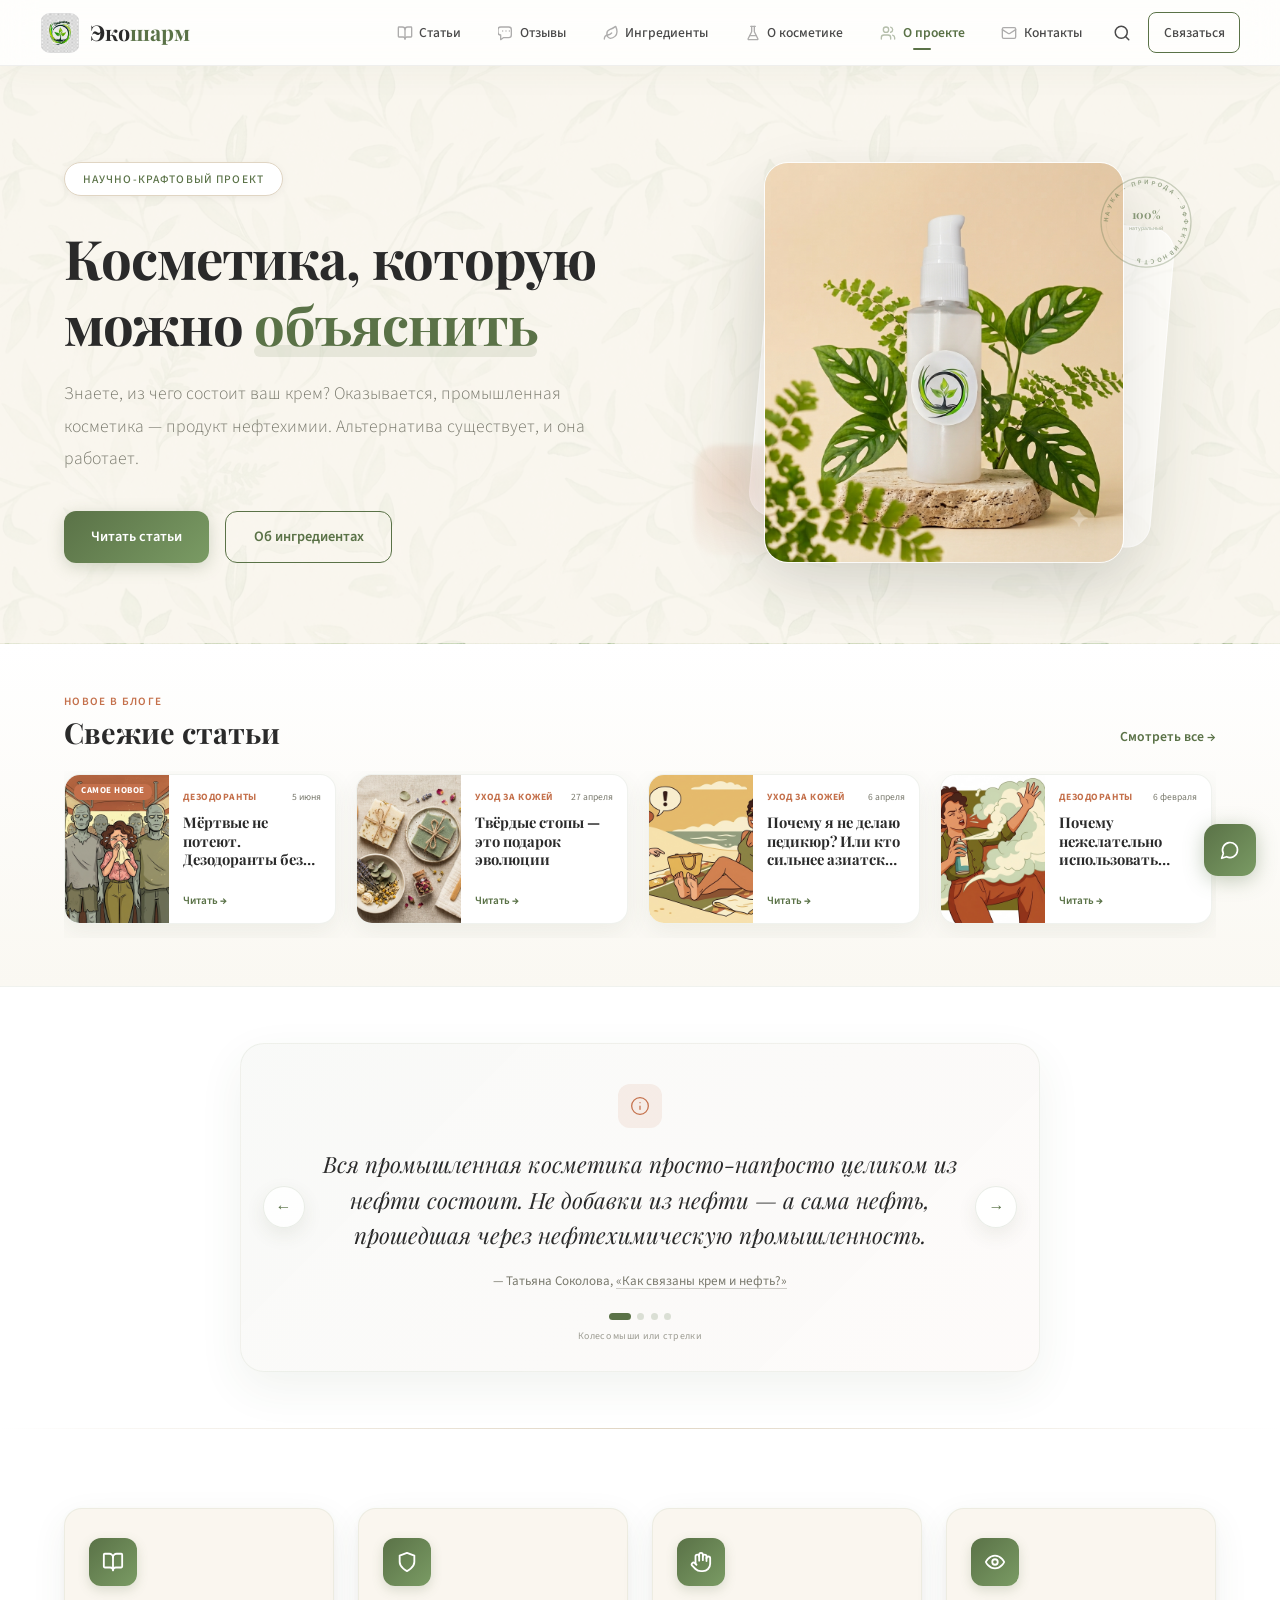
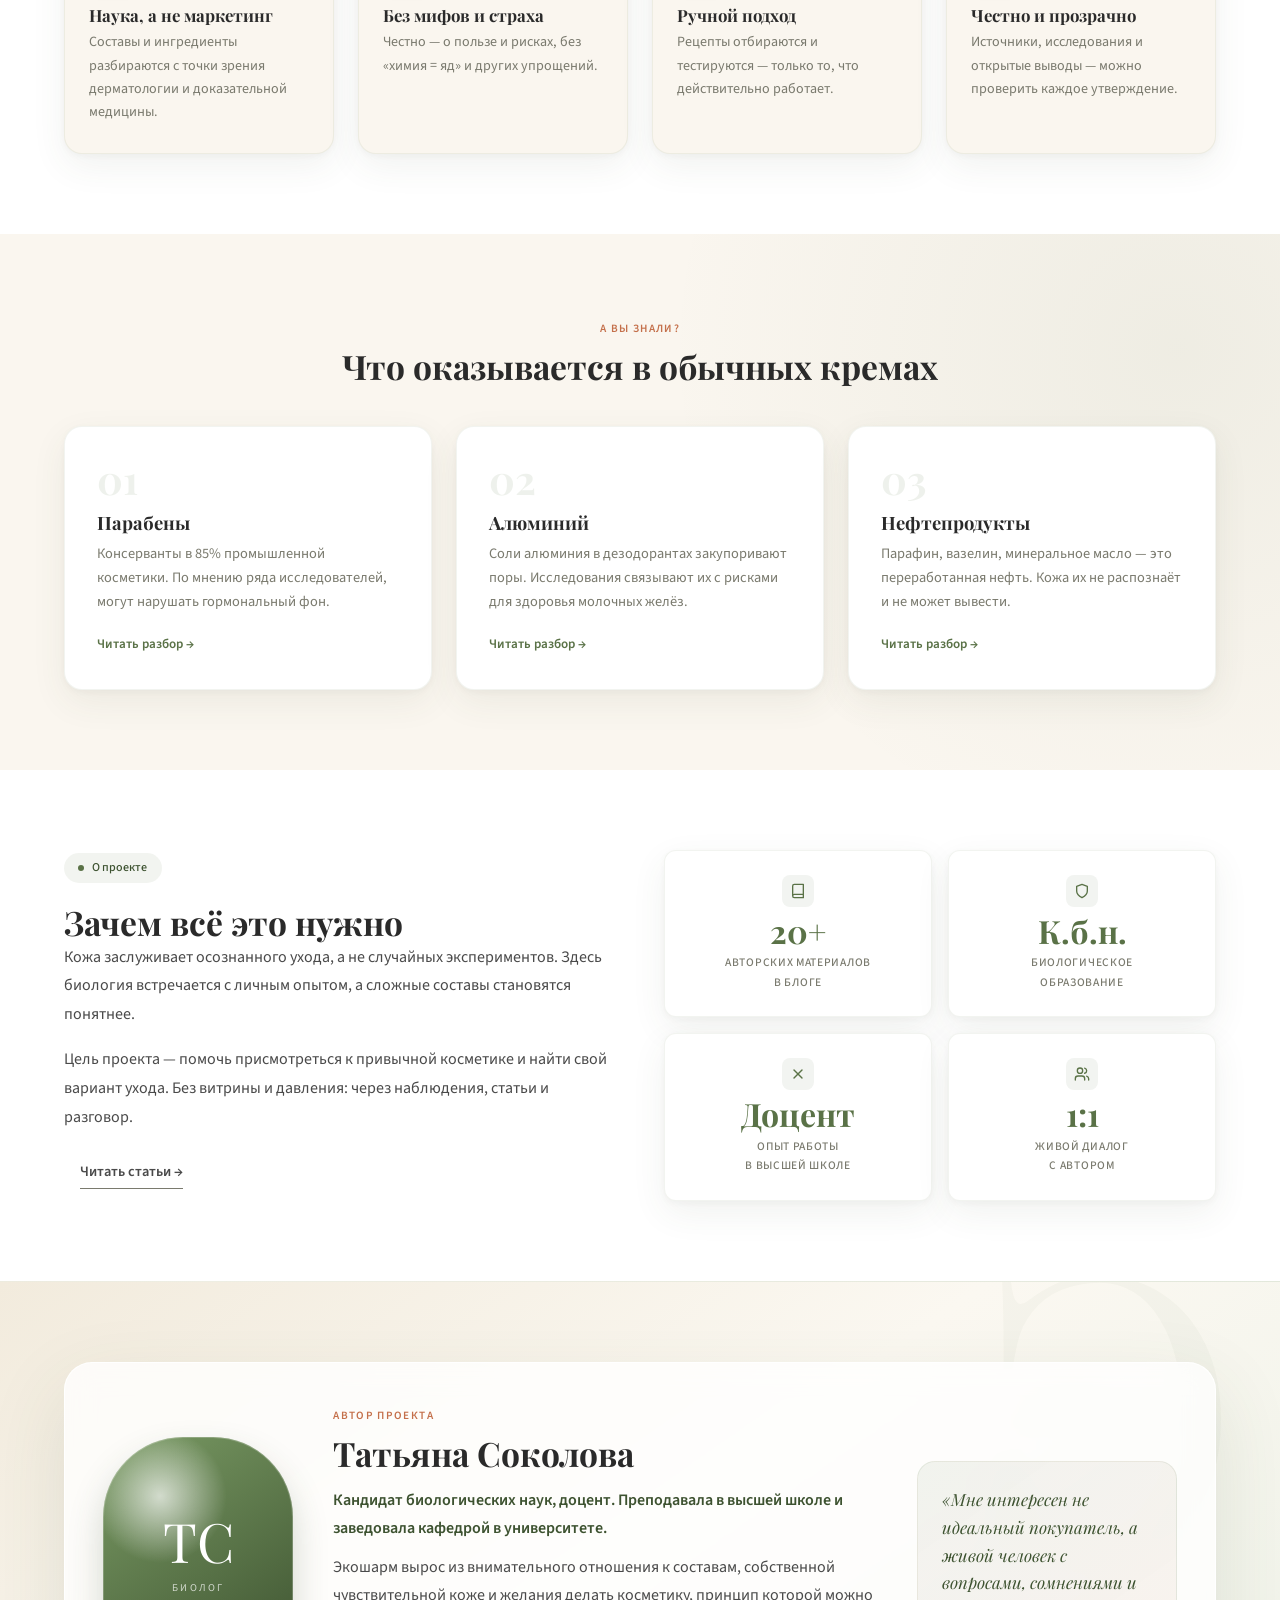
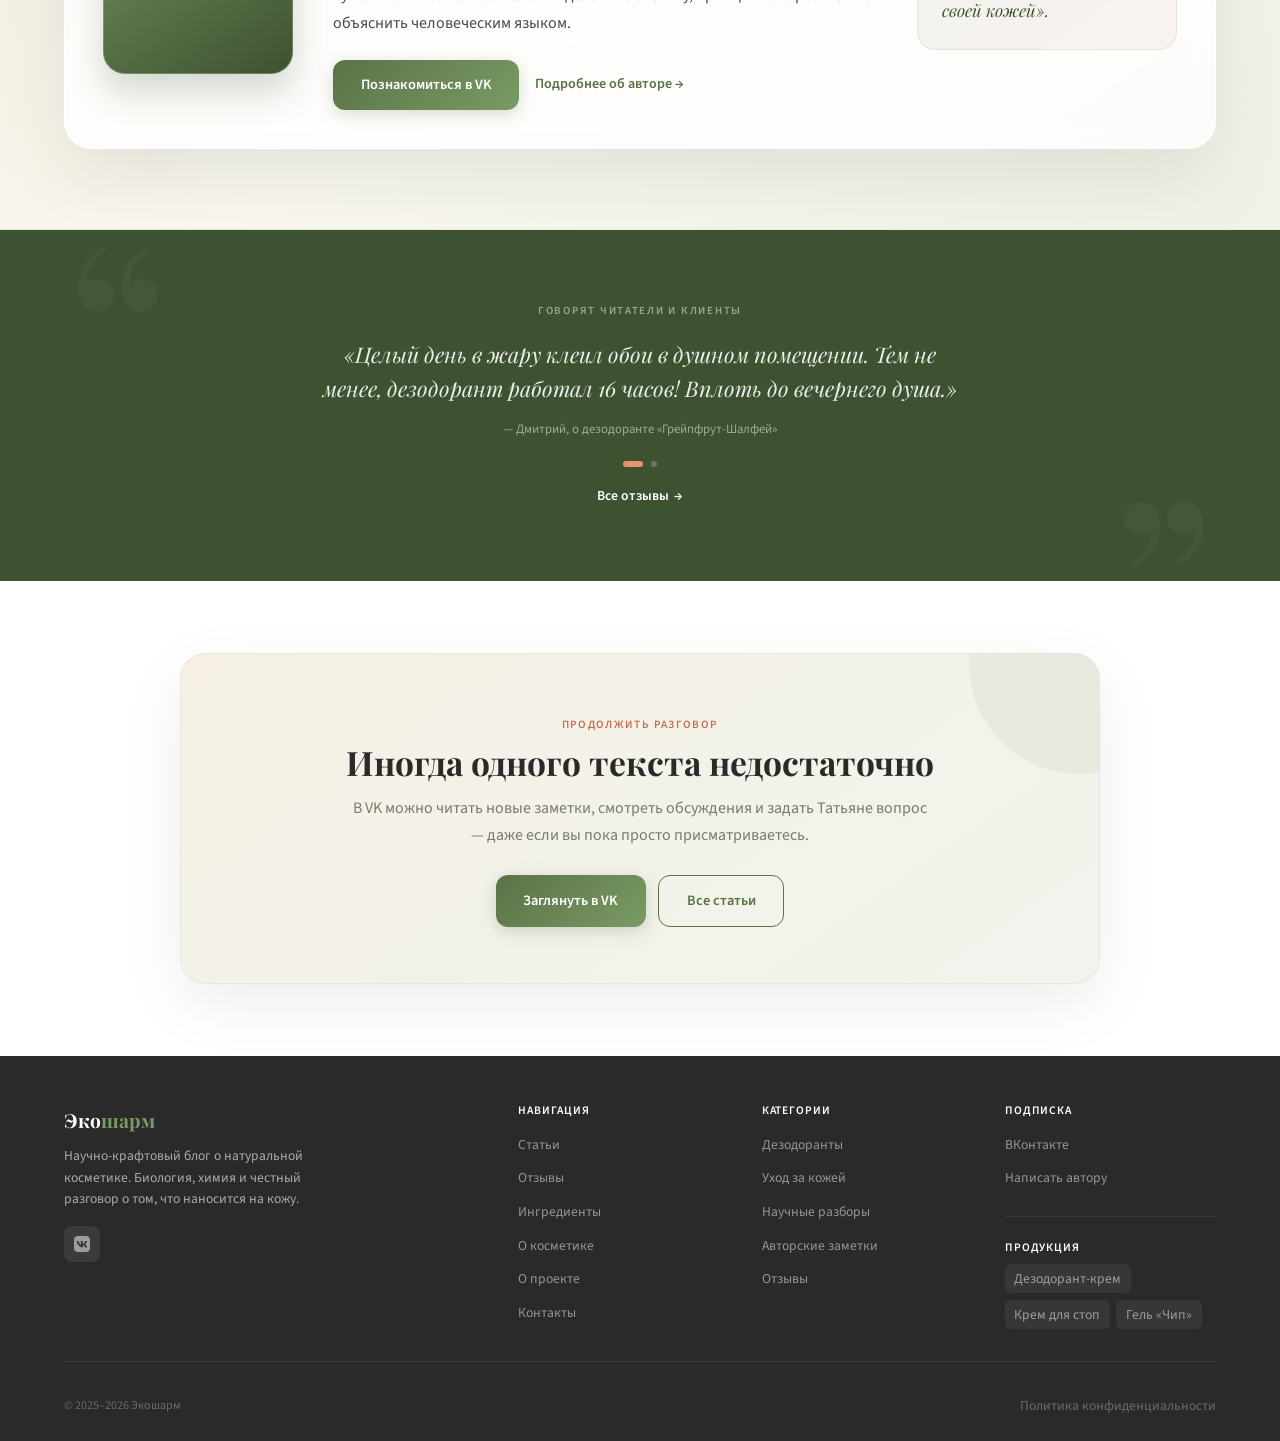
==== commit 05350768: "Add dedicated reviews section" ====
--- a/index.html
+++ b/index.html
@@ -25,6 +25,12 @@
           <a href="blog.html">
             <svg width="15" height="15" viewBox="0 0 24 24" fill="none" stroke="currentColor" stroke-width="2" stroke-linecap="round" stroke-linejoin="round"><path d="M12 7v14"/><path d="M3 18a1 1 0 0 1-1-1V4a1 1 0 0 1 1-1h5a4 4 0 0 1 4 4 4 4 0 0 1 4-4h5a1 1 0 0 1 1 1v13a1 1 0 0 1-1 1h-6a3 3 0 0 0-3 3 3 3 0 0 0-3-3z"/></svg>
             Статьи
+          </a>
+        </li>
+        <li>
+          <a href="reviews.html">
+            <svg width="15" height="15" viewBox="0 0 24 24" fill="none" stroke="currentColor" stroke-width="2" stroke-linecap="round" stroke-linejoin="round"><path d="M20 15a4 4 0 0 1-4 4H8l-4 3v-7a4 4 0 0 1-4-4V7a4 4 0 0 1 4-4h12a4 4 0 0 1 4 4z"/><path d="M7 9h.01M12 9h.01M17 9h.01"/></svg>
+            Отзывы
           </a>
         </li>
         <li>
@@ -295,6 +301,7 @@
     <blockquote id="rotatingQuote">«Целый день в жару клеил обои в душном помещении. Тем не менее, дезодорант работал 16 часов! Вплоть до вечернего душа.»</blockquote>
     <cite id="rotatingQuoteAuthor">— Дмитрий, о дезодоранте «Грейпфрут-Шалфей»</cite>
     <div class="testimonial__dots" id="quoteDots" aria-hidden="true"></div>
+    <a href="reviews.html" class="testimonial__all">Все отзывы <span>&rarr;</span></a>
   </div>
 </section>
 
@@ -330,6 +337,7 @@
         <h4>Навигация</h4>
         <ul>
           <li><a href="blog.html">Статьи</a></li>
+          <li><a href="reviews.html">Отзывы</a></li>
           <li><a href="blog.html">Ингредиенты</a></li>
           <li><a href="blog.html">О косметике</a></li>
           <li><a href="index.html">О проекте</a></li>
@@ -343,7 +351,7 @@
           <li><a href="blog.html">Уход за кожей</a></li>
           <li><a href="blog.html">Научные разборы</a></li>
           <li><a href="blog.html">Авторские заметки</a></li>
-          <li><a href="blog.html">Отзывы</a></li>
+          <li><a href="reviews.html">Отзывы</a></li>
         </ul>
       </div>
       <div>
--- a/css/style.css
+++ b/css/style.css
@@ -715,9 +715,11 @@
   gap: 3rem; align-items: start;
   max-width: 960px; margin: 0 auto; padding-bottom: 4rem;
 }
-.content p { font-size: 1.05rem; line-height: 1.85; margin-bottom: 1.3rem; color: var(--graphite); }
+.content { min-width: 0; }
+.content > p { font-size: 1.05rem; line-height: 1.85; margin-bottom: 1.3rem; color: var(--graphite); }
 .content h2 {
-  margin: 2rem 0 0.8rem; font-size: 1.5rem;
+  margin: 2.7rem 0 1rem; padding-bottom: 0.65rem; font-size: 1.45rem;
+  line-height: 1.35; border-bottom: 1px solid rgba(90,114,71,0.18);
   scroll-margin-top: 100px;
 }
 .content h3 {
@@ -731,6 +733,71 @@
   padding: 0.8rem 1.5rem; margin: 1.5rem 0;
   background: var(--cream); border-radius: 0 8px 8px 0;
   font-style: italic; color: var(--stone);
+}
+
+/* Readable structure for the author's original VK formatting */
+.article-lead {
+  padding: 1.2rem 1.35rem; border-radius: 16px;
+  background: linear-gradient(145deg, rgba(90,114,71,0.09), rgba(196,112,75,0.07));
+  border: 1px solid rgba(90,114,71,0.12);
+  font-family: var(--font-display); font-size: 1.08rem !important;
+  line-height: 1.7 !important; color: var(--olive-dark) !important;
+}
+.article-list {
+  display: grid; gap: 0.7rem; margin: 0.2rem 0 1.7rem; padding: 0;
+  list-style: none;
+}
+.article-list li {
+  position: relative; padding: 0.75rem 0.9rem 0.75rem 2.4rem;
+  border-radius: 12px; background: rgba(90,114,71,0.055);
+  font-size: 1rem; line-height: 1.65; color: var(--graphite);
+}
+.article-list li::before {
+  content: ''; position: absolute; left: 1rem; top: 1.35rem;
+  width: 7px; height: 7px; border-radius: 50%; background: var(--olive);
+  box-shadow: 0 0 0 4px rgba(90,114,71,0.11);
+}
+.content .article-dialogue {
+  margin: 0.2rem 0 1.6rem; padding: 1rem 1.3rem;
+  font-family: var(--font-display); font-size: 1.08rem;
+  font-style: italic; line-height: 1.7; color: var(--olive-dark);
+}
+.article-numbered {
+  margin: 0.7rem 0 1rem; padding: 1rem 1.15rem;
+  border: 1px solid rgba(90,114,71,0.12); border-radius: 14px;
+  background: rgba(255,255,255,0.72); box-shadow: var(--shadow-sm);
+}
+.article-numbered--leaf {
+  background: linear-gradient(145deg, rgba(90,114,71,0.08), rgba(255,255,255,0.8));
+}
+.article-numbered p {
+  margin: 0; font-size: 1rem; line-height: 1.72; color: var(--graphite);
+}
+.article-accent {
+  margin: 1.6rem 0 !important; padding: 0.9rem 1.15rem;
+  border-left: 3px solid var(--terracotta); border-radius: 0 12px 12px 0;
+  background: rgba(196,112,75,0.065);
+}
+.article-byline {
+  margin: 2.3rem 0 1rem !important; padding-top: 1.2rem;
+  border-top: 1px solid var(--sand); font-weight: 600;
+  color: var(--olive-dark) !important;
+}
+.article-source-tags,
+.article-meta-tags {
+  display: flex; flex-wrap: wrap; gap: 0.4rem; margin: 1rem 0 2rem;
+}
+.article-source-tags span {
+  padding: 0.25rem 0.65rem; border-radius: 999px;
+  background: var(--cream); color: var(--olive);
+  font-size: 0.72rem; font-weight: 600;
+}
+.article-related-heading { color: var(--olive-dark); }
+.article-continue,
+.article-note {
+  padding: 0.9rem 1.1rem; border-radius: 12px;
+  background: var(--cream); color: var(--olive-dark) !important;
+  font-weight: 600;
 }
 
 /* Table of Contents */
@@ -1049,6 +1116,39 @@
 .testimonial__dots { display: flex; justify-content: center; gap: 0.45rem; margin-top: 1.3rem; }
 .testimonial__dots span { width: 6px; height: 6px; border-radius: 50%; background: rgba(255,255,255,0.22); transition: all var(--transition); }
 .testimonial__dots span.active { width: 20px; border-radius: 8px; background: var(--terracotta-light); }
+.testimonial__all {
+  display: inline-flex; align-items: center; gap: 0.35rem; margin-top: 1.1rem;
+  color: white; font-size: 0.86rem; font-weight: 600;
+}
+.testimonial__all span { transition: transform var(--transition); }
+.testimonial__all:hover { color: var(--terracotta-light); }
+.testimonial__all:hover span { transform: translateX(4px); }
+
+/* Reviews */
+.reviews-hero { padding: 3.5rem 0 2.3rem; text-align: center; }
+.reviews-hero p { max-width: 620px; margin: 0.85rem auto 0; color: var(--stone); font-size: 1.05rem; }
+.reviews { padding: 1rem 0 5rem; }
+.reviews__grid { display: grid; grid-template-columns: repeat(auto-fill, minmax(330px, 1fr)); gap: 1.5rem; }
+.review-card {
+  display: grid; grid-template-columns: 120px 1fr; overflow: hidden; min-height: 230px;
+  border: 1px solid rgba(90,114,71,0.1); border-radius: var(--radius-lg);
+  background: white; box-shadow: var(--shadow-card); color: inherit;
+  transition: transform var(--transition), box-shadow var(--transition), border-color var(--transition);
+}
+.review-card:hover { transform: translateY(-4px); box-shadow: var(--shadow-card-hover); border-color: rgba(90,114,71,0.22); }
+.review-card__media { display: flex; align-items: center; justify-content: center; overflow: hidden; background: linear-gradient(145deg, var(--olive-dark), var(--olive-light)); }
+.review-card__media img { width: 100%; height: 100%; object-fit: cover; }
+.review-card__media span { font-family: var(--font-display); font-size: 6rem; line-height: 1; color: rgba(255,255,255,0.82); transform: translateY(0.8rem); }
+.review-card__body { display: flex; flex-direction: column; min-width: 0; padding: 1.25rem; }
+.review-card__meta { display: flex; justify-content: space-between; gap: 0.6rem; margin-bottom: 0.55rem; font-size: 0.66rem; }
+.review-card__meta span { color: var(--terracotta); font-weight: 700; letter-spacing: 0.1em; text-transform: uppercase; }
+.review-card__meta time { color: var(--stone); white-space: nowrap; }
+.review-card h2 { font-size: 1.1rem; margin-bottom: 0.5rem; }
+.review-card p { color: var(--graphite); font-size: 0.9rem; line-height: 1.65; }
+.review-card__read { margin-top: auto; padding-top: 0.8rem; color: var(--olive); font-size: 0.78rem; font-weight: 600; }
+.review-card__read b { display: inline-block; transition: transform var(--transition); }
+.review-card:hover .review-card__read b { transform: translateX(4px); }
+.reviews-note { max-width: 760px; margin: 2.2rem auto 0; padding: 1rem 1.2rem; border-radius: 14px; background: var(--cream-dark); color: var(--stone); font-size: 0.88rem; text-align: center; }
 
 /* Soft contact prompts */
 .soft-cta { padding: 4.5rem 0; background: white; }
@@ -1173,6 +1273,16 @@
   .hook__nav--prev { left: 0.65rem; }
   .hook__nav--next { right: 0.65rem; }
   .hook__hint { display: none; }
+  .article-hero { padding-top: 2rem; }
+  .article-hero h1 { font-size: clamp(1.75rem, 8vw, 2.35rem); }
+  .cover { margin: 0 1rem 2rem; border-radius: 16px; }
+  .content > p { font-size: 1rem; line-height: 1.78; }
+  .content h2 { margin-top: 2.2rem; font-size: 1.28rem; }
+  .article-list li { padding-left: 2.2rem; }
+  .reviews-hero { padding: 2.4rem 0 1.6rem; }
+  .reviews { padding-bottom: 3.5rem; }
+  .reviews__grid { grid-template-columns: 1fr; }
+  .review-card { grid-template-columns: 96px 1fr; min-height: 200px; }
 }
 @media (max-width: 480px) {
   .container { padding: 0 1rem; }
